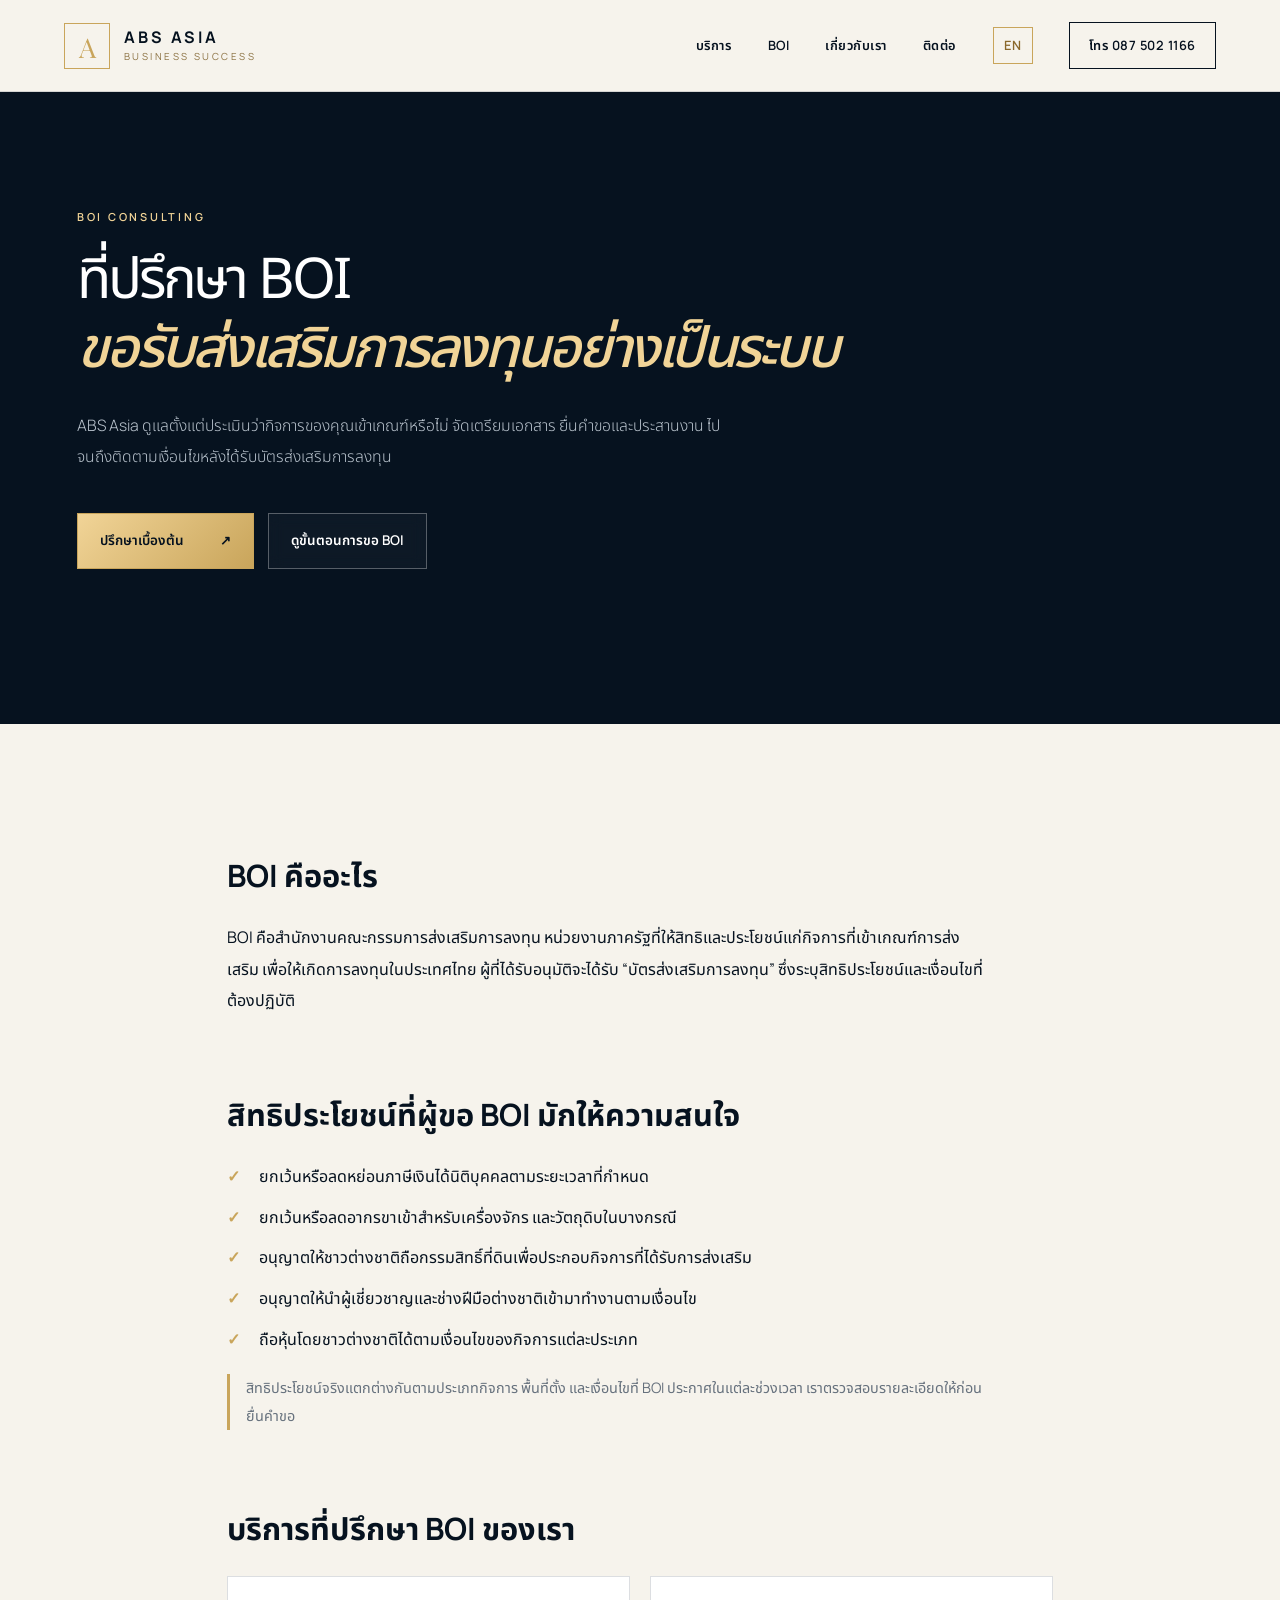
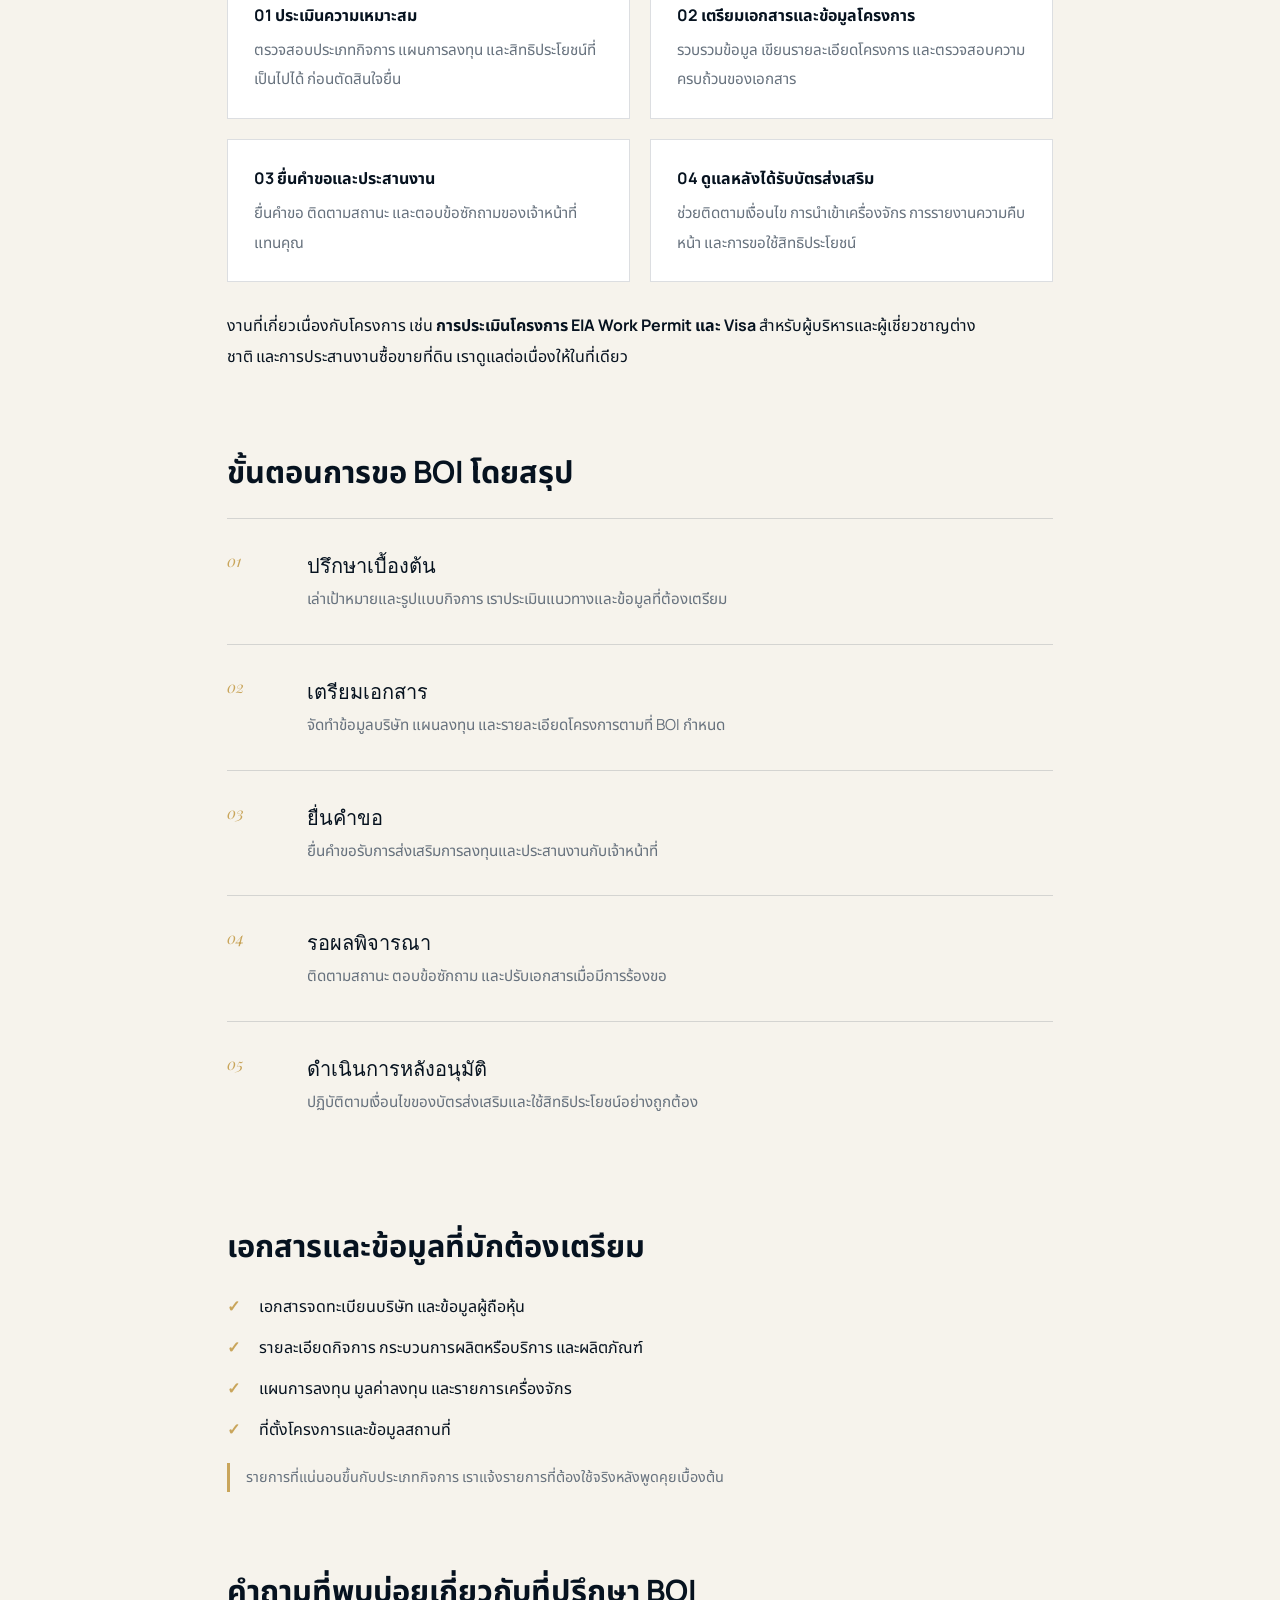
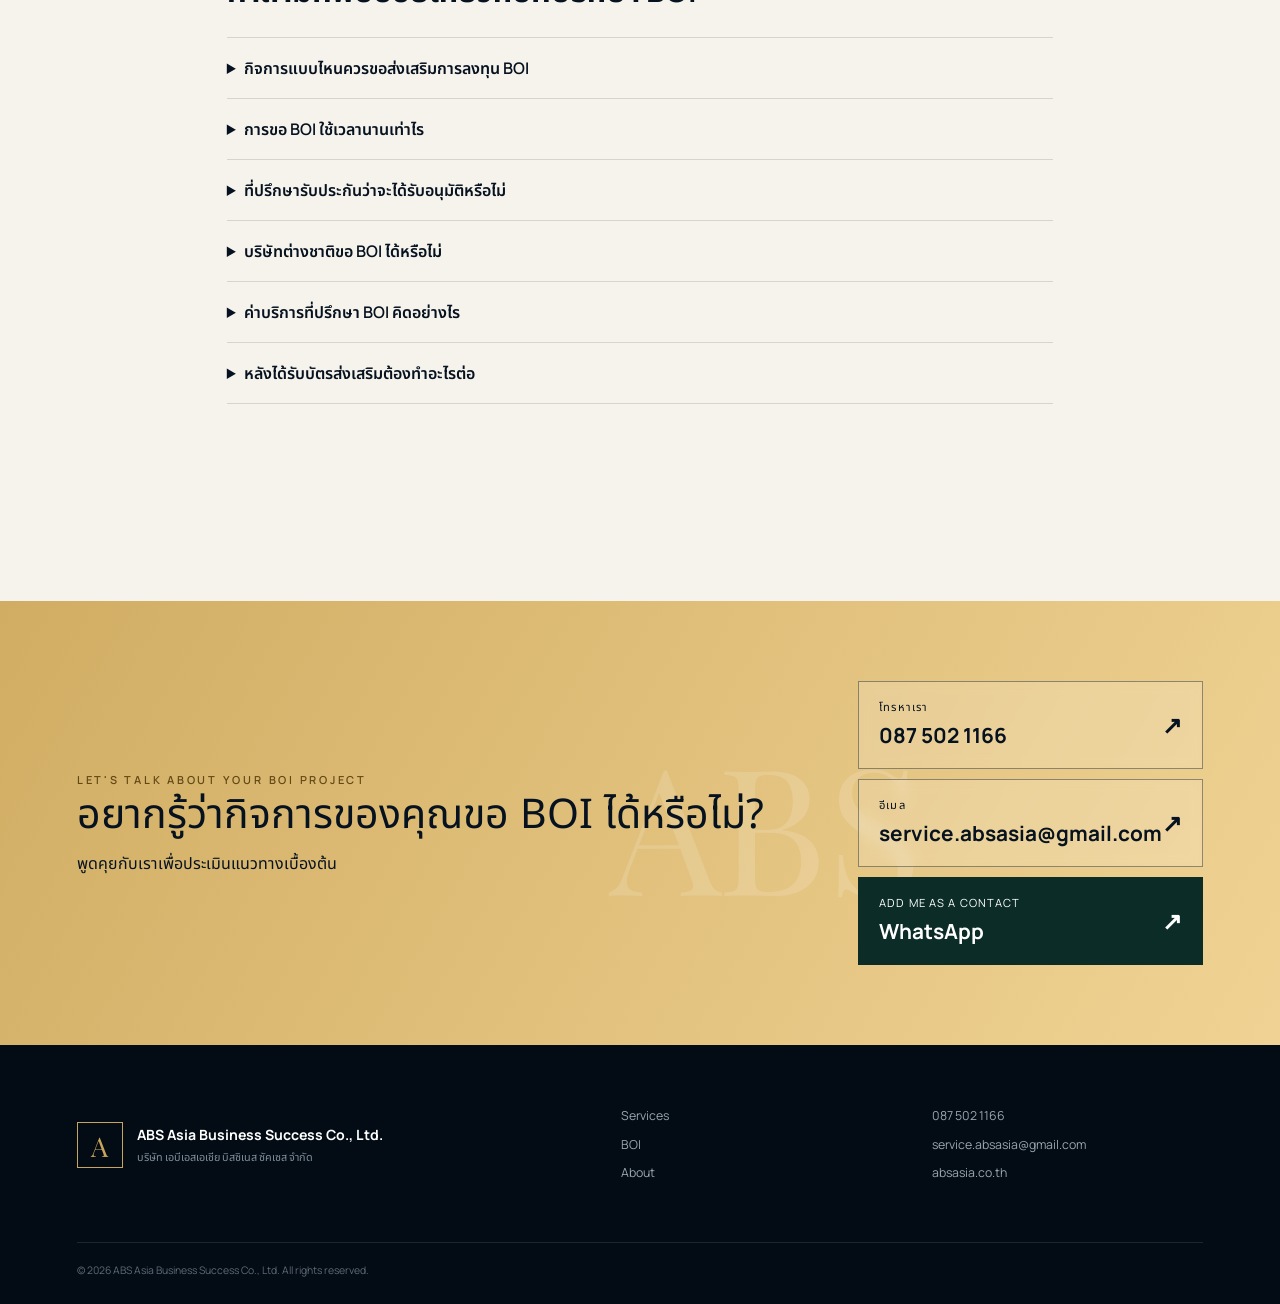
==== boi/index.html @ 5476883c "Add BOI consulting pages (TH/EN) with FAQ, links and sitemap entries Co-Authored-By: Claude Sonnet 5" ====
<!doctype html>
<html lang="th">
<head>
  <meta charset="UTF-8" />
  <meta name="viewport" content="width=device-width, initial-scale=1.0" />
  <meta name="description" content="ที่ปรึกษา BOI จาก ABS Asia ให้คำปรึกษาและประสานงานขอรับส่งเสริมการลงทุน ตั้งแต่ประเมินความเหมาะสม จัดเตรียมเอกสาร ยื่นคำขอ จนถึงดูแลหลังได้รับบัตรส่งเสริม" />
  <meta name="robots" content="index,follow,max-image-preview:large" />
  <meta name="theme-color" content="#071a2e" />
  <title>ที่ปรึกษา BOI ขอส่งเสริมการลงทุน | ABS Asia Business Success</title>
  <link rel="canonical" href="https://absasia.co.th/boi" />
  <link rel="alternate" hreflang="th" href="https://absasia.co.th/boi" />
  <link rel="alternate" hreflang="en" href="https://absasia.co.th/en/boi" />
  <link rel="alternate" hreflang="x-default" href="https://absasia.co.th/boi" />
  <link rel="preconnect" href="https://fonts.googleapis.com">
  <link rel="preconnect" href="https://fonts.gstatic.com" crossorigin>
  <link href="https://fonts.googleapis.com/css2?family=Manrope:wght@400;500;600;700;800&family=Noto+Sans+Thai:wght@400;500;600;700&display=swap" rel="stylesheet">
  <link rel="stylesheet" href="/styles.css" />
  <link rel="icon" type="image/svg+xml" href="data:image/svg+xml,%3Csvg xmlns='http://www.w3.org/2000/svg' viewBox='0 0 64 64'%3E%3Crect width='64' height='64' rx='14' fill='%23071a2e'/%3E%3Cpath d='M13 43 27 16h10l14 27H39l-2.7-6H26.6L24 43H13Zm17-15-1.7 4h6.3L33 28l-1.5-4L30 28Z' fill='%23e8b958'/%3E%3C/svg%3E" />
  <script type="application/ld+json">{"@context":"https://schema.org","@type":"Service","name":"ที่ปรึกษา BOI และบริการยื่นขอส่งเสริมการลงทุน","serviceType":"BOI consulting","provider":{"@type":"ProfessionalService","name":"ABS Asia Business Success Co., Ltd.","url":"https://absasia.co.th/","telephone":"+66-87-502-1166","email":"service.absasia@gmail.com"},"areaServed":"Thailand","description":"ให้คำปรึกษาและประสานงานการขอรับส่งเสริมการลงทุนจากสำนักงานคณะกรรมการส่งเสริมการลงทุน (BOI)"}</script>
  <script type="application/ld+json">{"@context":"https://schema.org","@type":"FAQPage","mainEntity":[{"@type":"Question","name":"กิจการแบบไหนควรขอส่งเสริมการลงทุน BOI","acceptedAnswer":{"@type":"Answer","text":"กิจการที่อยู่ในประเภทซึ่ง BOI ประกาศให้การส่งเสริม ซึ่งครอบคลุมทั้งอุตสาหกรรมการผลิตและธุรกิจบริการบางประเภท ควรตรวจสอบประเภทกิจการและเงื่อนไขก่อนยื่นคำขอ"}},{"@type":"Question","name":"การขอ BOI ใช้เวลานานเท่าไร","acceptedAnswer":{"@type":"Answer","text":"ขึ้นกับประเภทกิจการ ความครบถ้วนของเอกสาร และขั้นตอนของหน่วยงาน เราจะแจ้งแนวทางและกรอบเวลาโดยประมาณหลังประเมินเบื้องต้น"}},{"@type":"Question","name":"ที่ปรึกษารับประกันว่าจะได้รับอนุมัติหรือไม่","acceptedAnswer":{"@type":"Answer","text":"ไม่มีที่ปรึกษารายใดรับประกันผลได้ เพราะการพิจารณาอนุมัติเป็นดุลยพินิจของ BOI หน้าที่ของเราคือช่วยให้คำขอครบถ้วน ชัดเจน และตรงตามเงื่อนไข"}},{"@type":"Question","name":"บริษัทต่างชาติขอ BOI ได้หรือไม่","acceptedAnswer":{"@type":"Answer","text":"ได้ตามเงื่อนไขของกิจการแต่ละประเภท และเรามีบริการ Work Permit และ Visa สำหรับผู้บริหารและผู้เชี่ยวชาญต่างชาติที่เชื่อมต่อกับงาน BOI"}},{"@type":"Question","name":"ค่าบริการที่ปรึกษา BOI คิดอย่างไร","acceptedAnswer":{"@type":"Answer","text":"ขึ้นกับขอบเขตงานและประเภทกิจการ เราประเมินและแจ้งค่าบริการหลังพูดคุยรายละเอียดเบื้องต้น โดยไม่มีอัตราตายตัว"}},{"@type":"Question","name":"หลังได้รับบัตรส่งเสริมต้องทำอะไรต่อ","acceptedAnswer":{"@type":"Answer","text":"ต้องปฏิบัติตามเงื่อนไขที่ได้รับอนุมัติ เช่น การนำเข้าเครื่องจักรตามขั้นตอน การรายงานความคืบหน้าโครงการ และการยื่นขอใช้สิทธิประโยชน์ เราช่วยติดตามและประสานงานในส่วนนี้ได้"}}]}</script>
</head>
<body>
  <header class="site-header">
    <a class="brand" href="/" aria-label="ABS Asia homepage">
      <span class="brand-mark">A</span>
      <span class="brand-copy"><strong>ABS ASIA</strong><small>BUSINESS SUCCESS</small></span>
    </a>
    <button class="menu-button" aria-expanded="false" aria-controls="main-nav">เมนู</button>
    <nav id="main-nav" aria-label="เมนูหลัก">
      <a href="/#services">บริการ</a>
      <a href="/boi">BOI</a>
      <a href="/#about">เกี่ยวกับเรา</a>
      <a href="/#location">ติดต่อ</a>
      <a class="language-switch" href="/en/boi" data-language="en">EN</a>
      <a class="nav-contact" href="tel:0875021166">โทร 087 502 1166</a>
    </nav>
  </header>

  <main id="top">
    <section class="page-hero">
      <p class="eyebrow">BOI CONSULTING</p>
      <h1>ที่ปรึกษา BOI<br><span>ขอรับส่งเสริมการลงทุนอย่างเป็นระบบ</span></h1>
      <p class="lead">ABS Asia ดูแลตั้งแต่ประเมินว่ากิจการของคุณเข้าเกณฑ์หรือไม่ จัดเตรียมเอกสาร ยื่นคำขอและประสานงาน ไปจนถึงติดตามเงื่อนไขหลังได้รับบัตรส่งเสริมการลงทุน</p>
      <div class="hero-actions">
        <a class="button primary" href="tel:0875021166">ปรึกษาเบื้องต้น <span>↗</span></a>
        <a class="button secondary" href="#process">ดูขั้นตอนการขอ BOI</a>
      </div>
    </section>

    <article class="section boi-article">
      <section id="what-is-boi">
        <h2>BOI คืออะไร</h2>
        <p>BOI คือสำนักงานคณะกรรมการส่งเสริมการลงทุน หน่วยงานภาครัฐที่ให้สิทธิและประโยชน์แก่กิจการที่เข้าเกณฑ์การส่งเสริม เพื่อให้เกิดการลงทุนในประเทศไทย ผู้ที่ได้รับอนุมัติจะได้รับ “บัตรส่งเสริมการลงทุน” ซึ่งระบุสิทธิประโยชน์และเงื่อนไขที่ต้องปฏิบัติ</p>
      </section>

      <section id="benefits">
        <h2>สิทธิประโยชน์ที่ผู้ขอ BOI มักให้ความสนใจ</h2>
        <ul class="check-list">
          <li>ยกเว้นหรือลดหย่อนภาษีเงินได้นิติบุคคลตามระยะเวลาที่กำหนด</li>
          <li>ยกเว้นหรือลดอากรขาเข้าสำหรับเครื่องจักร และวัตถุดิบในบางกรณี</li>
          <li>อนุญาตให้ชาวต่างชาติถือกรรมสิทธิ์ที่ดินเพื่อประกอบกิจการที่ได้รับการส่งเสริม</li>
          <li>อนุญาตให้นำผู้เชี่ยวชาญและช่างฝีมือต่างชาติเข้ามาทำงานตามเงื่อนไข</li>
          <li>ถือหุ้นโดยชาวต่างชาติได้ตามเงื่อนไขของกิจการแต่ละประเภท</li>
        </ul>
        <p class="note">สิทธิประโยชน์จริงแตกต่างกันตามประเภทกิจการ พื้นที่ตั้ง และเงื่อนไขที่ BOI ประกาศในแต่ละช่วงเวลา เราตรวจสอบรายละเอียดให้ก่อนยื่นคำขอ</p>
      </section>

      <section id="services">
        <h2>บริการที่ปรึกษา BOI ของเรา</h2>
        <div class="boi-grid">
          <div><strong>01 ประเมินความเหมาะสม</strong><p>ตรวจสอบประเภทกิจการ แผนการลงทุน และสิทธิประโยชน์ที่เป็นไปได้ ก่อนตัดสินใจยื่น</p></div>
          <div><strong>02 เตรียมเอกสารและข้อมูลโครงการ</strong><p>รวบรวมข้อมูล เขียนรายละเอียดโครงการ และตรวจสอบความครบถ้วนของเอกสาร</p></div>
          <div><strong>03 ยื่นคำขอและประสานงาน</strong><p>ยื่นคำขอ ติดตามสถานะ และตอบข้อซักถามของเจ้าหน้าที่แทนคุณ</p></div>
          <div><strong>04 ดูแลหลังได้รับบัตรส่งเสริม</strong><p>ช่วยติดตามเงื่อนไข การนำเข้าเครื่องจักร การรายงานความคืบหน้า และการขอใช้สิทธิประโยชน์</p></div>
        </div>
        <p>งานที่เกี่ยวเนื่องกับโครงการ เช่น <strong>การประเมินโครงการ EIA</strong> <strong>Work Permit และ Visa</strong> สำหรับผู้บริหารและผู้เชี่ยวชาญต่างชาติ และการประสานงานซื้อขายที่ดิน เราดูแลต่อเนื่องให้ในที่เดียว</p>
      </section>

      <section id="process">
        <h2>ขั้นตอนการขอ BOI โดยสรุป</h2>
        <ol class="steps">
          <li><span>01</span><div><strong>ปรึกษาเบื้องต้น</strong><p>เล่าเป้าหมายและรูปแบบกิจการ เราประเมินแนวทางและข้อมูลที่ต้องเตรียม</p></div></li>
          <li><span>02</span><div><strong>เตรียมเอกสาร</strong><p>จัดทำข้อมูลบริษัท แผนลงทุน และรายละเอียดโครงการตามที่ BOI กำหนด</p></div></li>
          <li><span>03</span><div><strong>ยื่นคำขอ</strong><p>ยื่นคำขอรับการส่งเสริมการลงทุนและประสานงานกับเจ้าหน้าที่</p></div></li>
          <li><span>04</span><div><strong>รอผลพิจารณา</strong><p>ติดตามสถานะ ตอบข้อซักถาม และปรับเอกสารเมื่อมีการร้องขอ</p></div></li>
          <li><span>05</span><div><strong>ดำเนินการหลังอนุมัติ</strong><p>ปฏิบัติตามเงื่อนไขของบัตรส่งเสริมและใช้สิทธิประโยชน์อย่างถูกต้อง</p></div></li>
        </ol>
      </section>

      <section id="documents">
        <h2>เอกสารและข้อมูลที่มักต้องเตรียม</h2>
        <ul class="check-list">
          <li>เอกสารจดทะเบียนบริษัท และข้อมูลผู้ถือหุ้น</li>
          <li>รายละเอียดกิจการ กระบวนการผลิตหรือบริการ และผลิตภัณฑ์</li>
          <li>แผนการลงทุน มูลค่าลงทุน และรายการเครื่องจักร</li>
          <li>ที่ตั้งโครงการและข้อมูลสถานที่</li>
        </ul>
        <p class="note">รายการที่แน่นอนขึ้นกับประเภทกิจการ เราแจ้งรายการที่ต้องใช้จริงหลังพูดคุยเบื้องต้น</p>
      </section>

      <section id="faq">
        <h2>คำถามที่พบบ่อยเกี่ยวกับที่ปรึกษา BOI</h2>
        <details><summary>กิจการแบบไหนควรขอส่งเสริมการลงทุน BOI</summary><p>กิจการที่อยู่ในประเภทซึ่ง BOI ประกาศให้การส่งเสริม ซึ่งครอบคลุมทั้งอุตสาหกรรมการผลิตและธุรกิจบริการบางประเภท ควรตรวจสอบประเภทกิจการและเงื่อนไขก่อนยื่นคำขอ</p></details>
        <details><summary>การขอ BOI ใช้เวลานานเท่าไร</summary><p>ขึ้นกับประเภทกิจการ ความครบถ้วนของเอกสาร และขั้นตอนของหน่วยงาน เราจะแจ้งแนวทางและกรอบเวลาโดยประมาณหลังประเมินเบื้องต้น</p></details>
        <details><summary>ที่ปรึกษารับประกันว่าจะได้รับอนุมัติหรือไม่</summary><p>ไม่มีที่ปรึกษารายใดรับประกันผลได้ เพราะการพิจารณาอนุมัติเป็นดุลยพินิจของ BOI หน้าที่ของเราคือช่วยให้คำขอครบถ้วน ชัดเจน และตรงตามเงื่อนไข</p></details>
        <details><summary>บริษัทต่างชาติขอ BOI ได้หรือไม่</summary><p>ได้ตามเงื่อนไขของกิจการแต่ละประเภท และเรามีบริการ Work Permit และ Visa สำหรับผู้บริหารและผู้เชี่ยวชาญต่างชาติที่เชื่อมต่อกับงาน BOI</p></details>
        <details><summary>ค่าบริการที่ปรึกษา BOI คิดอย่างไร</summary><p>ขึ้นกับขอบเขตงานและประเภทกิจการ เราประเมินและแจ้งค่าบริการหลังพูดคุยรายละเอียดเบื้องต้น โดยไม่มีอัตราตายตัว</p></details>
        <details><summary>หลังได้รับบัตรส่งเสริมต้องทำอะไรต่อ</summary><p>ต้องปฏิบัติตามเงื่อนไขที่ได้รับอนุมัติ เช่น การนำเข้าเครื่องจักรตามขั้นตอน การรายงานความคืบหน้าโครงการ และการยื่นขอใช้สิทธิประโยชน์ เราช่วยติดตามและประสานงานในส่วนนี้ได้</p></details>
      </section>
    </article>

    <section class="contact" id="contact">
      <div><p class="eyebrow">LET'S TALK ABOUT YOUR BOI PROJECT</p><h2>อยากรู้ว่ากิจการของคุณขอ BOI ได้หรือไม่?</h2><p>พูดคุยกับเราเพื่อประเมินแนวทางเบื้องต้น</p></div>
      <div class="contact-actions">
        <a class="contact-button" href="tel:0875021166"><span>โทรหาเรา</span><strong>087 502 1166</strong><b>↗</b></a>
        <a class="contact-button" href="mailto:service.absasia@gmail.com"><span>อีเมล</span><strong>service.absasia@gmail.com</strong><b>↗</b></a>
        <a class="contact-button whatsapp-contact" href="https://wa.me/qr/I7UVEJA5YPVPB1" target="_blank" rel="noopener noreferrer"><span>ADD ME AS A CONTACT</span><strong>WhatsApp</strong><b>↗</b></a>
      </div>
    </section>
  </main>

  <footer>
    <div class="footer-brand"><span class="brand-mark">A</span><div><strong>ABS Asia Business Success Co., Ltd.</strong><small>บริษัท เอบีเอสเอเชีย บิสซิเนส ซัคเซส จำกัด</small></div></div>
    <div class="footer-links"><a href="/#services">Services</a><a href="/boi">BOI</a><a href="/#about">About</a></div>
    <div class="footer-meta"><a href="tel:0875021166">087 502 1166</a><a href="mailto:service.absasia@gmail.com">service.absasia@gmail.com</a><span>absasia.co.th</span></div>
    <p class="copyright">© <span id="year"></span> ABS Asia Business Success Co., Ltd. All rights reserved.</p>
  </footer>
  <script src="/script.js"></script>
</body>
</html>
---- styles.css ----
@import url('https://fonts.googleapis.com/css2?family=Manrope:wght@400;500;600;700&family=Noto+Sans+Thai:wght@300;400;500;600;700&family=Playfair+Display:ital,wght@0,500;1,500&display=swap');
:root{--ink:#06121f;--ink2:#0b1f33;--gold:#c9a55b;--gold2:#f1d497;--ivory:#f6f3ec;--paper:#ede9e0;--white:#fff;--muted:#66717d;--line:rgba(8,26,44,.14)}
*{box-sizing:border-box}html{scroll-behavior:smooth}body{margin:0;background:var(--ivory);color:var(--ink);font-family:"Manrope","Noto Sans Thai",sans-serif;line-height:1.75}a{color:inherit;text-decoration:none}.site-header{height:92px;padding:0 clamp(24px,5vw,82px);display:flex;align-items:center;justify-content:space-between;background:rgba(246,243,236,.95);backdrop-filter:blur(18px);position:sticky;top:0;z-index:30;border-bottom:1px solid var(--line)}.brand,.footer-brand{display:flex;align-items:center;gap:14px}.brand-mark{width:46px;height:46px;border:1px solid var(--gold);color:var(--gold);display:grid;place-items:center;font-family:"Playfair Display",serif;font-size:1.7rem}.brand-copy{display:flex;flex-direction:column;line-height:1}.brand-copy strong{font-size:1rem;letter-spacing:.18em}.brand-copy small{font-size:.61rem;letter-spacing:.25em;color:#8b7140;margin-top:7px}.site-header nav{display:flex;align-items:center;gap:36px;font-size:.8rem;font-weight:600;letter-spacing:.04em}.site-header nav>a:not(.nav-contact){position:relative}.site-header nav>a:not(.nav-contact):after{content:"";position:absolute;left:0;right:100%;bottom:-9px;height:1px;background:var(--gold);transition:.3s}.site-header nav>a:hover:after{right:0}.nav-contact{border:1px solid var(--ink);padding:11px 19px}.menu-button{display:none}.hero{min-height:790px;position:relative;background:var(--ink);color:white;overflow:hidden}.hero:before{content:"";position:absolute;inset:0;background:linear-gradient(90deg,rgba(3,12,22,.98) 0%,rgba(4,15,26,.87) 32%,rgba(4,15,26,.22) 66%,rgba(4,15,26,.05) 100%),url('assets/abs-asia-luxury-hero.png') 58% center/cover no-repeat}.hero:after{content:"";position:absolute;inset:auto 0 0;height:160px;background:linear-gradient(transparent,var(--ink))}.hero-grid{max-width:1600px;margin:auto;min-height:790px;display:grid;grid-template-columns:1.05fr .95fr;align-items:center;padding:90px clamp(24px,6vw,96px);position:relative;z-index:2}.hero-copy{max-width:720px}.eyebrow{font-size:.69rem;font-weight:600;letter-spacing:.25em;color:#a87d32;margin:0 0 22px}.hero .eyebrow{color:var(--gold2);display:flex;align-items:center;gap:14px}.hero .eyebrow:before{content:"";width:34px;height:1px;background:var(--gold)}h1,h2,h3,p{margin-top:0}h1{font-family:"Noto Sans Thai",sans-serif;font-size:clamp(3.4rem,5.4vw,6.4rem);line-height:1.13;letter-spacing:-.055em;margin-bottom:28px;font-weight:400}h1 span{font-family:"Playfair Display","Noto Sans Thai",serif;color:var(--gold2);font-style:italic;font-weight:500}.lead{max-width:650px;color:#bac4ce;font-size:clamp(.98rem,1.14vw,1.14rem);font-weight:300;line-height:2}.hero-actions{display:flex;gap:14px;margin:40px 0}.button{min-height:56px;padding:15px 22px;font-weight:600;font-size:.84rem;display:inline-flex;align-items:center;justify-content:space-between;gap:36px;border:1px solid rgba(255,255,255,.3);transition:.25s}.button:hover{transform:translateY(-2px)}.button.primary{background:linear-gradient(135deg,var(--gold2),var(--gold));border-color:var(--gold);color:var(--ink)}.button.secondary{color:white;background:rgba(255,255,255,.03);backdrop-filter:blur(8px)}.trust-row{display:flex;gap:30px;color:#8594a3;font-size:.67rem;text-transform:uppercase;letter-spacing:.13em}.trust-row span:before{content:"◇";color:var(--gold);margin-right:8px}.hero-panel{display:none}.section{padding:125px clamp(24px,6vw,96px);max-width:1600px;margin:auto}.section-heading{display:grid;grid-template-columns:.42fr 1.15fr .9fr;gap:5vw;align-items:start;margin-bottom:70px}.section-heading h2,.process h2,.about h2{font-family:"Noto Sans Thai",sans-serif;font-size:clamp(2.35rem,3.35vw,4.2rem);line-height:1.28;letter-spacing:-.045em;font-weight:400;margin:0}.section-heading>p:last-child,.about-copy>p{color:var(--muted);font-weight:300}.service-cards{display:grid;grid-template-columns:1.12fr .88fr .88fr;gap:18px}.service-card{background:#fff;padding:42px 36px;min-height:500px;position:relative;border:1px solid rgba(8,26,44,.08);box-shadow:0 18px 60px rgba(8,26,44,.05);overflow:hidden;transition:.3s}.service-card:hover{transform:translateY(-6px);box-shadow:0 28px 70px rgba(8,26,44,.1)}.service-card:after{content:"";position:absolute;width:150px;height:150px;border:1px solid rgba(201,165,91,.18);border-radius:50%;right:-65px;bottom:-65px}.service-card.featured{background:linear-gradient(145deg,#0c243a,var(--ink));color:white}.service-card.featured:before{content:"BOI";position:absolute;right:-8px;top:115px;font-size:7rem;line-height:1;color:transparent;-webkit-text-stroke:1px rgba(201,165,91,.22);font-weight:700;transform:rotate(90deg)}.card-number{font-family:"Playfair Display",serif;font-style:italic;font-size:1rem;color:#aa813a}.card-icon{float:right;color:#a57d36;font-size:1.5rem}.service-card h3{font-family:"Playfair Display","Noto Sans Thai",serif;font-size:1.8rem;font-weight:500;margin:90px 0 20px}.service-card p{font-size:.88rem;color:var(--muted);font-weight:300}.service-card.featured p{color:#b9c3cc}.service-card ul{padding:22px 0 0;margin:26px 0 0;list-style:none;border-top:1px solid var(--line);font-size:.78rem;position:relative;z-index:2}.service-card.featured ul{border-color:rgba(255,255,255,.14)}.service-card li{margin:10px 0;padding-left:18px;position:relative}.service-card li:before{content:"—";color:var(--gold);position:absolute;left:0}.process{background:var(--ink);color:white;max-width:none;display:grid;grid-template-columns:.85fr 1.15fr;gap:10vw;position:relative}.process:before{content:"";position:absolute;left:0;top:0;width:36%;height:1px;background:var(--gold)}.process-intro{padding-left:max(0px,calc((100vw - 1420px)/2))}.process-intro .eyebrow{color:var(--gold2)}.steps{list-style:none;padding:0;margin:0}.steps li{display:grid;grid-template-columns:56px 1fr;gap:24px;padding:28px 0;border-top:1px solid rgba(255,255,255,.13);transition:.25s}.steps li:hover{padding-left:10px;border-color:var(--gold)}.steps li>span{font-family:"Playfair Display",serif;color:var(--gold);font-size:1rem;font-style:italic}.steps strong{font-family:"Playfair Display",serif;font-size:1.25rem;font-weight:500}.steps p{font-size:.8rem;color:#8797a7;margin:2px 0}.about{display:grid;grid-template-columns:1fr 1fr;gap:9vw;align-items:center}.about-visual{height:520px;background:linear-gradient(145deg,#0b263f,#06121f);position:relative;overflow:hidden;display:flex;align-items:flex-end;padding:46px;box-shadow:22px 22px 0 #dfd8c8}.about-visual:after{content:"";position:absolute;width:320px;height:320px;border:1px solid rgba(201,165,91,.38);border-radius:50%;right:-80px;top:-80px;box-shadow:0 0 0 35px rgba(201,165,91,.04),0 0 0 70px rgba(201,165,91,.03)}.outline-text{font-family:"Playfair Display",serif;font-size:16rem;font-weight:500;line-height:.8;color:transparent;-webkit-text-stroke:1px rgba(201,165,91,.35);position:absolute;top:90px;left:-10px;letter-spacing:-.08em}.quote{position:relative;color:var(--gold2);font-family:"Playfair Display",serif;font-style:italic;font-size:1.7rem;max-width:350px;z-index:2}.about-copy h2{margin-bottom:28px}.values{display:grid;grid-template-columns:repeat(3,1fr);gap:22px;margin-top:45px;padding-top:30px;border-top:1px solid var(--line)}.values div{display:flex;flex-direction:column}.values strong{font-family:"Playfair Display",serif;font-size:1.05rem;color:#95702e}.values span{color:var(--muted);font-size:.72rem}.contact{background:linear-gradient(120deg,#d1ad63,#f0d394);color:var(--ink);padding:80px clamp(24px,6vw,96px);display:flex;align-items:center;justify-content:space-between;gap:40px;position:relative;overflow:hidden}.contact:after{content:"ABS";position:absolute;right:28%;font-family:"Playfair Display",serif;font-size:11rem;color:rgba(255,255,255,.15);line-height:1}.contact>div,.contact-button{position:relative;z-index:2}.contact .eyebrow{color:#634915}.contact h2{font-family:"Noto Sans Thai";font-size:clamp(2.2rem,3.2vw,4rem);font-weight:400;margin-bottom:6px;line-height:1.3}.contact p{margin-bottom:0}.contact-button{min-width:330px;border:1px solid rgba(7,26,46,.42);background:rgba(255,255,255,.17);backdrop-filter:blur(6px);padding:18px 22px;display:grid;grid-template-columns:1fr auto;align-items:center}.contact-button span{font-size:.7rem;letter-spacing:.1em}.contact-button strong{font-size:1.3rem;grid-column:1}.contact-button b{grid-column:2;grid-row:1/3;font-size:1.5rem}footer{background:#030c15;color:white;padding:60px clamp(24px,6vw,96px) 25px;display:grid;grid-template-columns:1.3fr .7fr .7fr;gap:40px}.footer-brand>div{display:flex;flex-direction:column}.footer-brand strong{font-size:.88rem}.footer-brand small{color:#7f8d9a;font-size:.68rem}.footer-links,.footer-meta{display:flex;flex-direction:column;gap:7px;font-size:.77rem;color:#9aa6b0}.copyright{grid-column:1/-1;border-top:1px solid rgba(255,255,255,.1);padding-top:18px;margin:18px 0 0;color:#5e6b77;font-size:.65rem}
@media(max-width:950px){.site-header{height:74px}.menu-button{display:block;background:none;border:1px solid var(--line);padding:8px 13px}.site-header nav{display:none;position:absolute;top:74px;left:0;right:0;background:var(--ivory);padding:25px;flex-direction:column;align-items:stretch;gap:18px}.site-header nav.open{display:flex}.hero,.hero-grid{min-height:760px}.hero:before{background:linear-gradient(90deg,rgba(3,12,22,.97),rgba(4,15,26,.64)),url('assets/abs-asia-luxury-hero.png') 64% center/cover no-repeat}.hero-grid{grid-template-columns:1fr}.section-heading{grid-template-columns:1fr}.service-cards{grid-template-columns:1fr}.service-card{min-height:0}.process{grid-template-columns:1fr}.about{grid-template-columns:1fr}.contact{align-items:flex-start;flex-direction:column}.contact-button{width:100%}footer{grid-template-columns:1fr 1fr}.footer-brand{grid-column:1/-1}}
@media(max-width:560px){.brand-copy small{display:none}.hero,.hero-grid{min-height:720px}h1{font-size:3rem}.hero-actions{flex-direction:column}.trust-row{flex-wrap:wrap;gap:8px 15px}.section{padding-top:82px;padding-bottom:82px}.about-visual{height:360px;box-shadow:12px 12px 0 #dfd8c8}.outline-text{font-size:10rem}.values{grid-template-columns:1fr}.contact-button{min-width:0}footer{grid-template-columns:1fr}}
@media(prefers-reduced-motion:reduce){html{scroll-behavior:auto}*{transition:none!important}}
.contact-actions{position:relative;z-index:2;display:flex;flex-direction:column;gap:10px;min-width:340px}.contact-actions .contact-button{width:100%;min-width:0;padding:15px 20px}.whatsapp-contact{background:#0b2c27;color:#fff;border-color:#0b2c27}.whatsapp-float{position:fixed;right:24px;bottom:24px;z-index:40;background:#20b65a;color:#fff;border:1px solid rgba(255,255,255,.42);box-shadow:0 14px 38px rgba(0,0,0,.24);border-radius:999px;display:flex;align-items:center;gap:9px;padding:12px 17px 12px 12px;font-size:.78rem;font-weight:700;letter-spacing:.03em;transition:.25s}.whatsapp-float:hover{transform:translateY(-3px);background:#159a48}.whatsapp-float svg{width:27px;height:27px;fill:#fff}@media(max-width:950px){.contact-actions{width:100%;min-width:0}}@media(max-width:560px){.whatsapp-float{right:14px;bottom:14px;padding:11px}.whatsapp-float span{display:none}}
.language-switch{border:1px solid var(--gold);color:#8a682b;padding:6px 10px;letter-spacing:.08em}

.abs-intro-video{display:grid;grid-template-columns:1fr minmax(240px,340px);align-items:center;gap:clamp(24px,5vw,72px)}
.abs-intro-video video{display:block;width:100%;height:auto;aspect-ratio:9/16;max-height:640px;background:#071a2e;border-radius:20px;box-shadow:0 16px 48px #071a2e20}
.abs-intro-video p{max-width:580px;line-height:1.9}
.abs-video-hint{font-size:.9rem;opacity:.75}
.abs-intro-video details{max-width:580px;margin-top:24px}
.abs-intro-video summary{cursor:pointer}
.location{max-width:720px}
.location h2{font-size:clamp(2rem,3vw,3rem);margin-bottom:24px}
.location address{font-style:normal;display:grid;gap:10px;line-height:1.8;margin-bottom:24px}
.company-details{display:grid;gap:12px;margin:0 0 28px}
.company-details div{display:grid;grid-template-columns:150px 1fr;gap:12px;border-top:1px solid var(--line);padding-top:12px}
.company-details dt{color:var(--muted)}
.company-details dd{margin:0;overflow-wrap:anywhere}

@media(max-width:700px){.abs-intro-video{grid-template-columns:1fr}.abs-intro-video video{max-width:340px;justify-self:center}.company-details div{grid-template-columns:1fr;gap:2px}}

.page-hero{background:var(--ink);color:#fff;padding:clamp(72px,9vw,128px) clamp(24px,6vw,96px)}
.page-hero h1{font-size:clamp(2.2rem,4.4vw,4.4rem);max-width:980px}
.page-hero h1 span{color:var(--gold2)}
.page-hero .eyebrow{color:var(--gold2)}
.boi-article{max-width:980px}
.boi-article section{margin-bottom:72px}
.boi-article h2{font-size:clamp(1.7rem,2.4vw,2.6rem);margin-bottom:20px}
.boi-article p{max-width:760px;line-height:1.95}
.check-list{list-style:none;padding:0;margin:0 0 20px;display:grid;gap:12px}
.check-list li{position:relative;padding-left:32px;line-height:1.8}
.check-list li:before{content:"✓";position:absolute;left:0;color:var(--gold);font-weight:700}
.boi-article .note{font-size:.9rem;color:var(--muted);border-left:3px solid var(--gold);padding-left:16px}
.boi-grid{display:grid;grid-template-columns:repeat(2,minmax(0,1fr));gap:20px;margin:0 0 28px}
.boi-grid div{background:var(--white);border:1px solid var(--line);padding:24px 26px}
.boi-grid strong{display:block;margin-bottom:6px}
.boi-grid p{margin:0;font-size:.95rem;color:var(--muted)}
.boi-article .steps li{border-top-color:var(--line)}
.boi-article .steps p{color:var(--muted);font-size:.95rem}
.boi-article details{border-top:1px solid var(--line);padding:16px 0}
.boi-article details:last-child{border-bottom:1px solid var(--line)}
.boi-article summary{cursor:pointer;font-weight:600}
.boi-article details p{margin:12px 0 0}
@media(max-width:700px){.boi-grid{grid-template-columns:1fr}}
.service-card .card-link{color:var(--gold);font-weight:600;text-decoration:none}
.service-card .card-link:hover{text-decoration:underline}
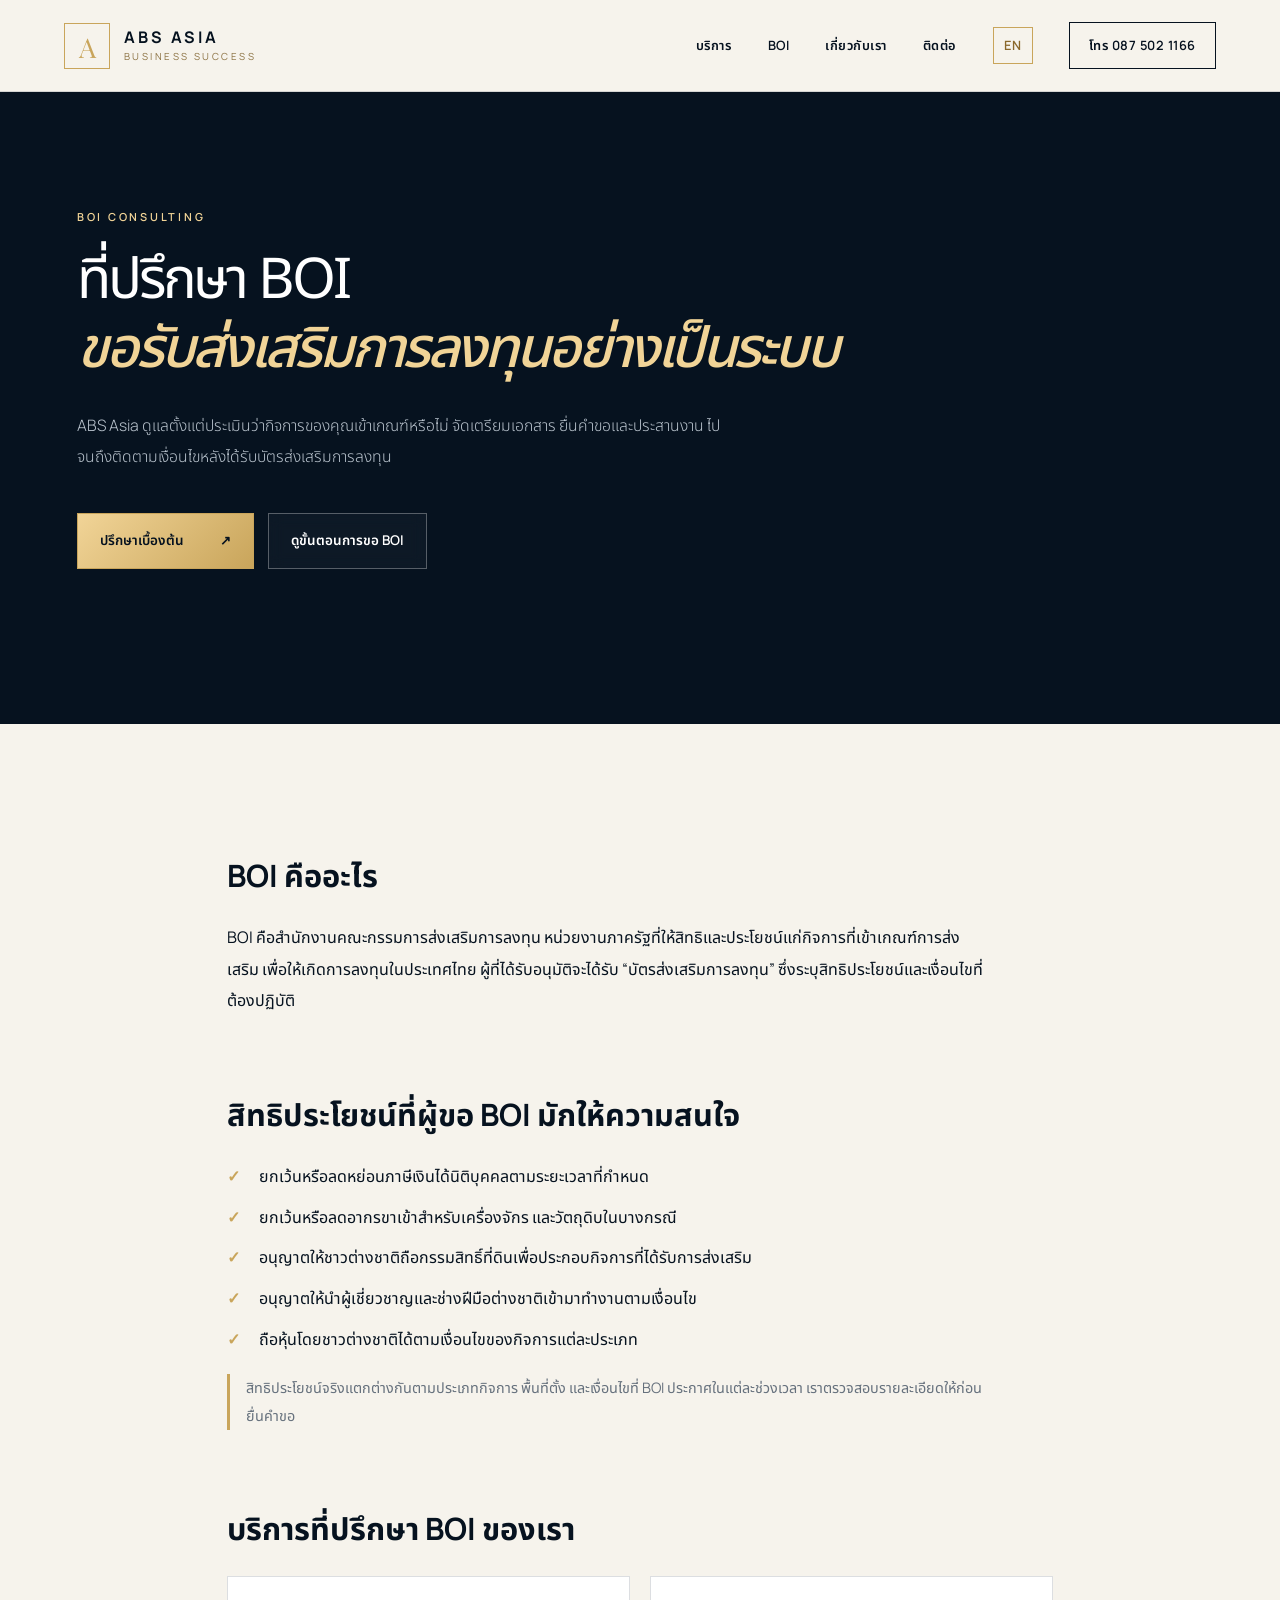
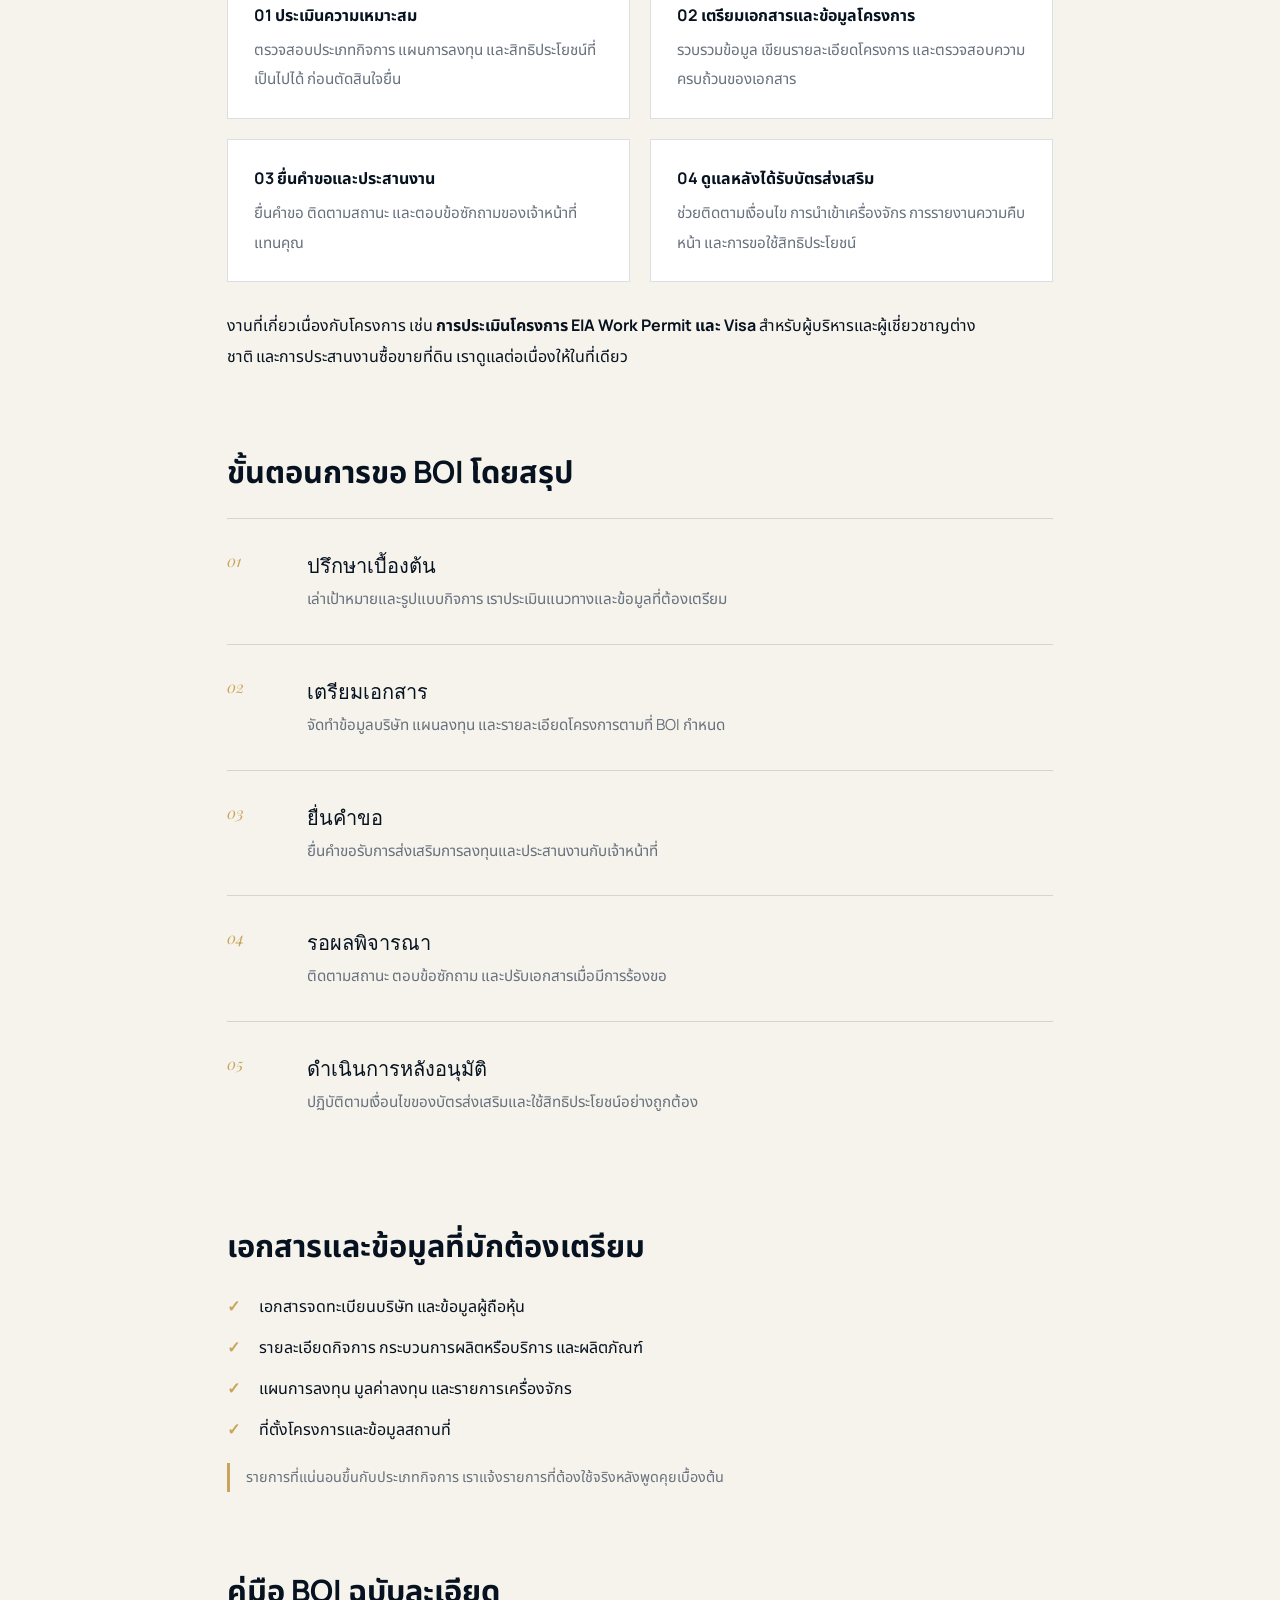
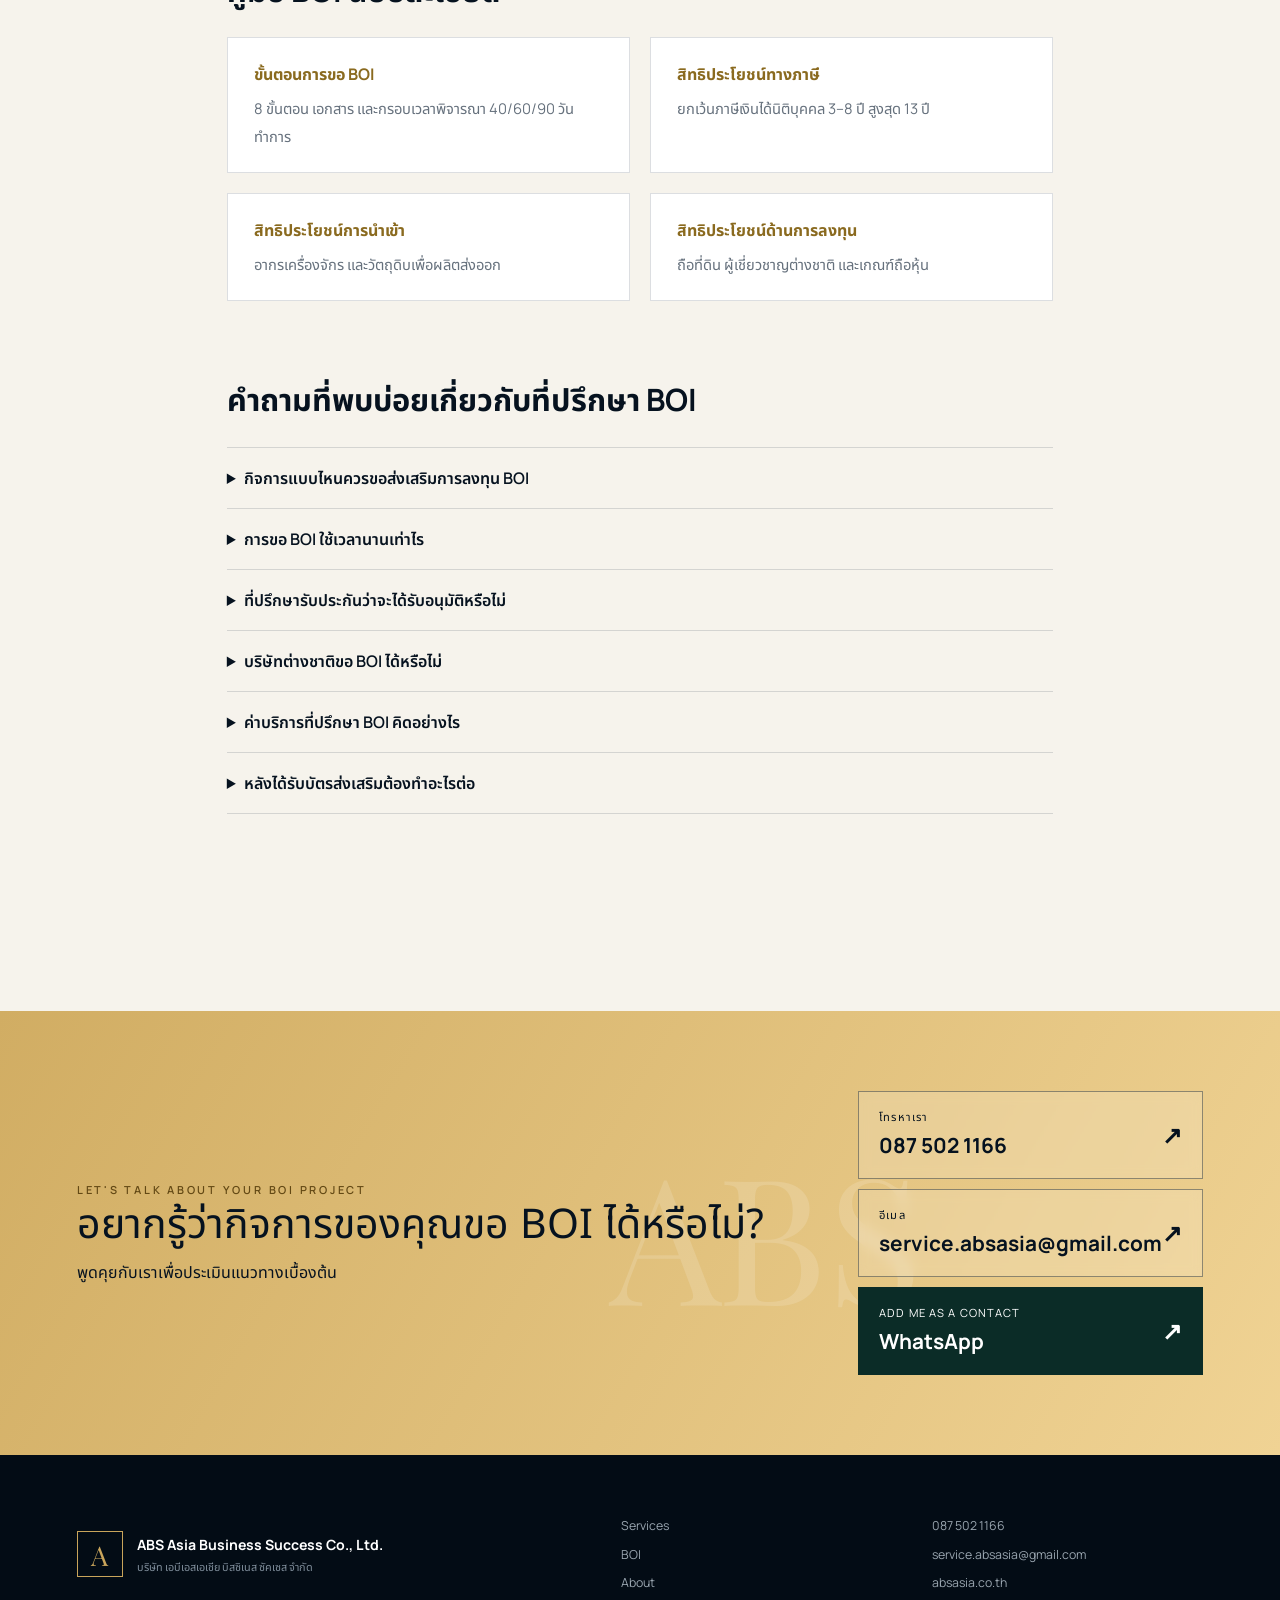
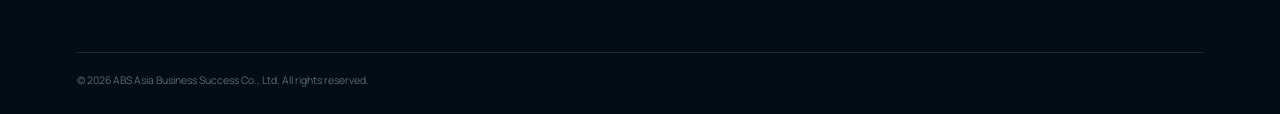
==== commit b13173e7: "Add four detailed BOI guides (TH/EN): application process, tax, import duty, investment incentives C" ====
--- a/boi/index.html
+++ b/boi/index.html
@@ -98,6 +98,16 @@
         <p class="note">รายการที่แน่นอนขึ้นกับประเภทกิจการ เราแจ้งรายการที่ต้องใช้จริงหลังพูดคุยเบื้องต้น</p>
       </section>
 
+      <section id="guides">
+        <h2>คู่มือ BOI ฉบับละเอียด</h2>
+        <div class="boi-hub">
+          <a href="/boi/application-process"><strong>ขั้นตอนการขอ BOI</strong><span>8 ขั้นตอน เอกสาร และกรอบเวลาพิจารณา 40/60/90 วันทำการ</span></a>
+          <a href="/boi/tax-incentives"><strong>สิทธิประโยชน์ทางภาษี</strong><span>ยกเว้นภาษีเงินได้นิติบุคคล 3–8 ปี สูงสุด 13 ปี</span></a>
+          <a href="/boi/import-duty-raw-materials"><strong>สิทธิประโยชน์การนำเข้า</strong><span>อากรเครื่องจักร และวัตถุดิบเพื่อผลิตส่งออก</span></a>
+          <a href="/boi/investment-incentives"><strong>สิทธิประโยชน์ด้านการลงทุน</strong><span>ถือที่ดิน ผู้เชี่ยวชาญต่างชาติ และเกณฑ์ถือหุ้น</span></a>
+        </div>
+      </section>
+
       <section id="faq">
         <h2>คำถามที่พบบ่อยเกี่ยวกับที่ปรึกษา BOI</h2>
         <details><summary>กิจการแบบไหนควรขอส่งเสริมการลงทุน BOI</summary><p>กิจการที่อยู่ในประเภทซึ่ง BOI ประกาศให้การส่งเสริม ซึ่งครอบคลุมทั้งอุตสาหกรรมการผลิตและธุรกิจบริการบางประเภท ควรตรวจสอบประเภทกิจการและเงื่อนไขก่อนยื่นคำขอ</p></details>
--- a/styles.css
+++ b/styles.css
@@ -48,3 +48,18 @@
 @media(max-width:700px){.boi-grid{grid-template-columns:1fr}}
 .service-card .card-link{color:var(--gold);font-weight:600;text-decoration:none}
 .service-card .card-link:hover{text-decoration:underline}
+.boi-table{width:100%;border-collapse:collapse;margin:0 0 16px;background:var(--white)}
+.boi-table th,.boi-table td{text-align:left;padding:14px 18px;border:1px solid var(--line);vertical-align:top}
+.boi-table th{background:var(--ink);color:#fff;font-weight:600}
+.breadcrumb{font-size:.85rem;color:#9fb0c0;margin:0 0 18px}
+.breadcrumb a{color:var(--gold2)}
+.source-note{font-size:.9rem;color:var(--muted)}
+.source-note a{color:var(--gold)}
+.related-links a{display:inline-block;margin:6px 14px 0 0;font-weight:600}
+.boi-article section a{color:#8a6a1f}
+.boi-hub{display:grid;grid-template-columns:repeat(2,minmax(0,1fr));gap:20px;margin:0 0 20px}
+.boi-hub a{display:block;background:var(--white);border:1px solid var(--line);padding:22px 26px;text-decoration:none;color:var(--ink);transition:.2s}
+.boi-hub a:hover{border-color:var(--gold)}
+.boi-hub strong{display:block;margin-bottom:6px}
+.boi-hub span{font-size:.92rem;color:var(--muted)}
+@media(max-width:700px){.boi-hub{grid-template-columns:1fr}.boi-table th,.boi-table td{padding:10px 12px}}
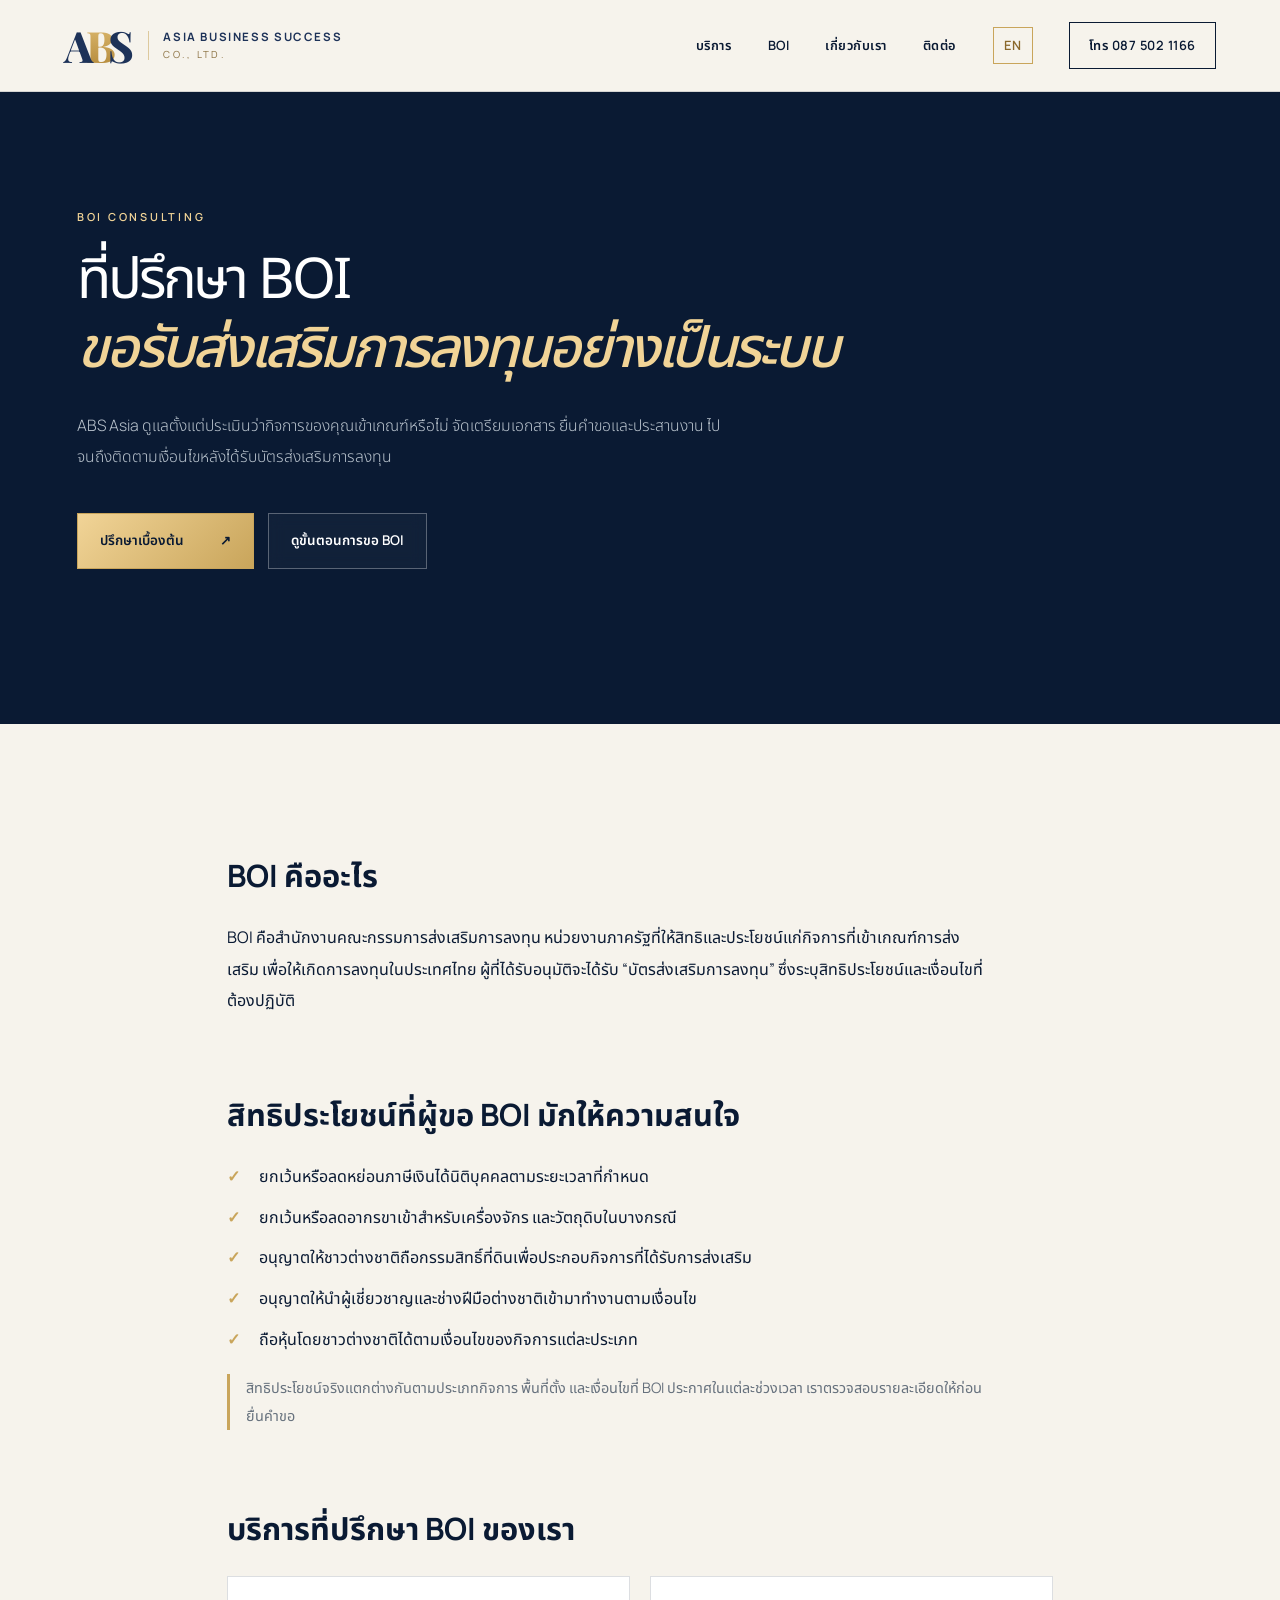
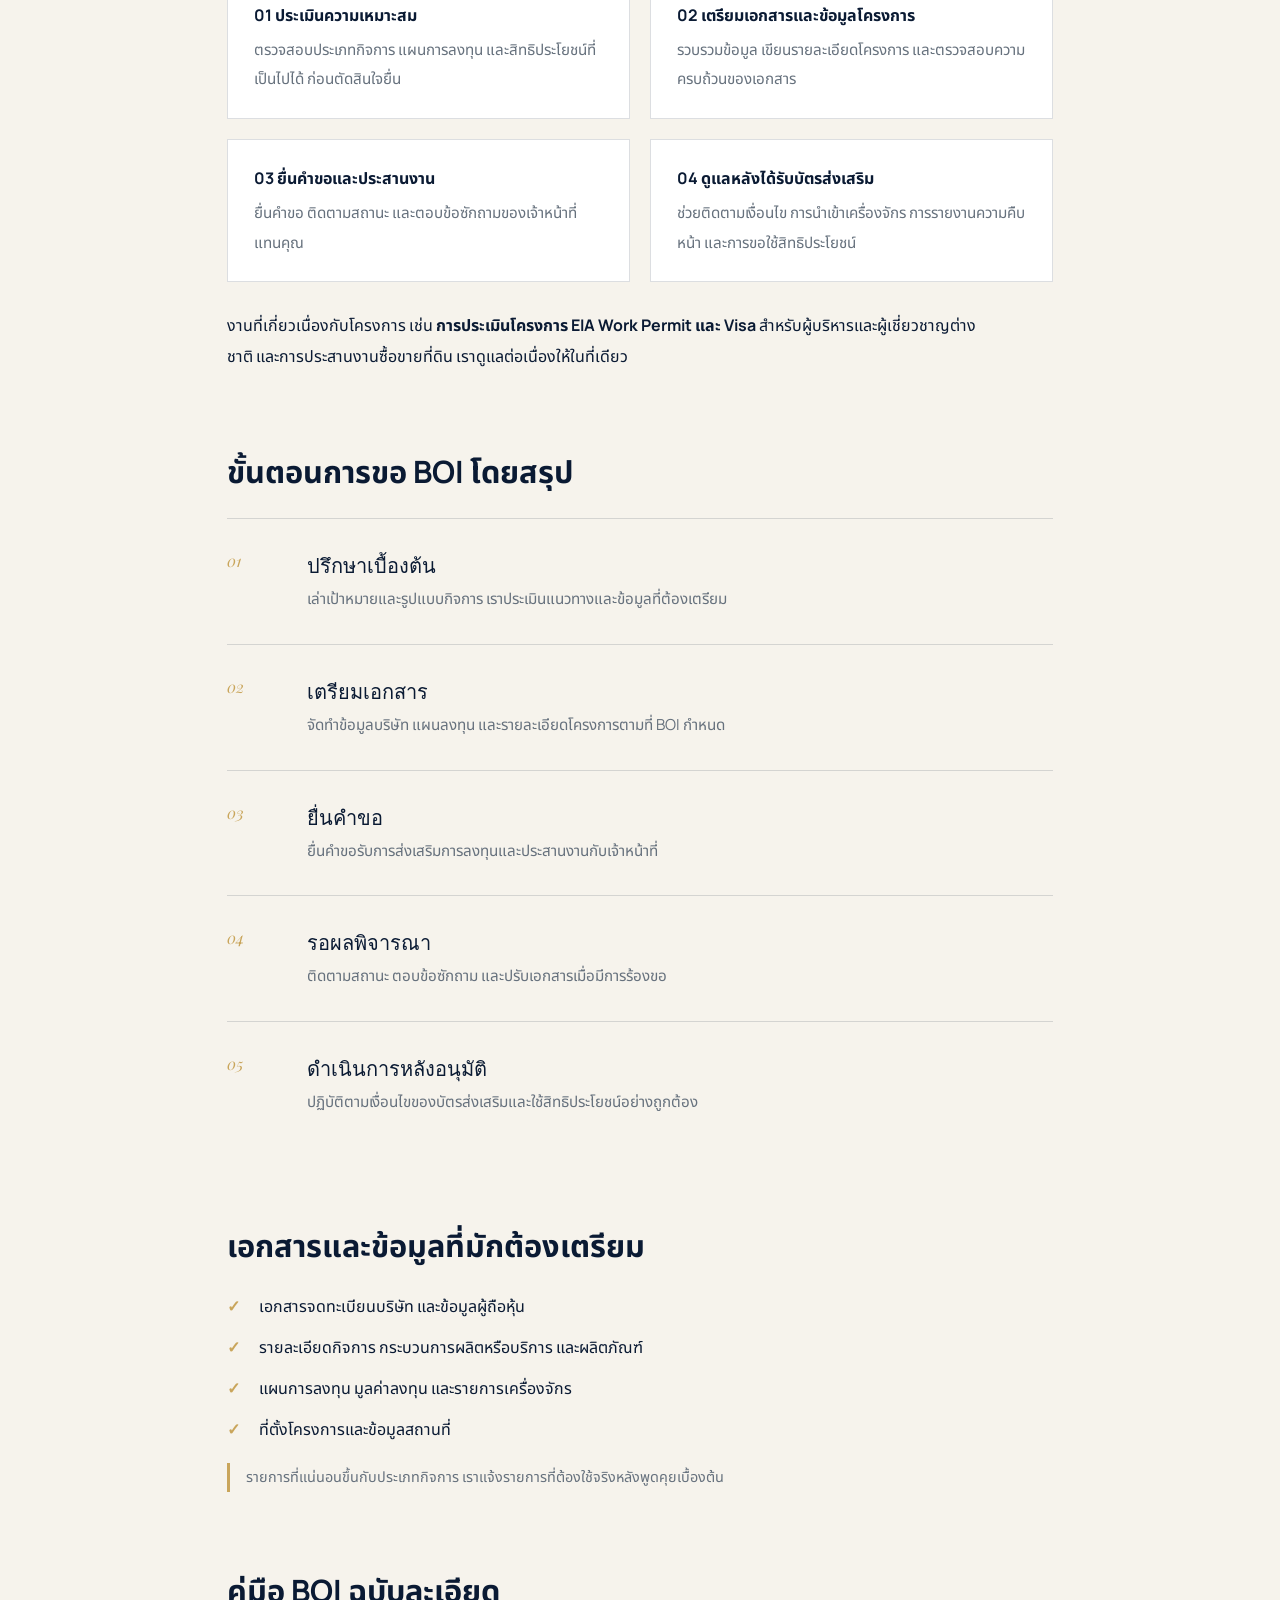
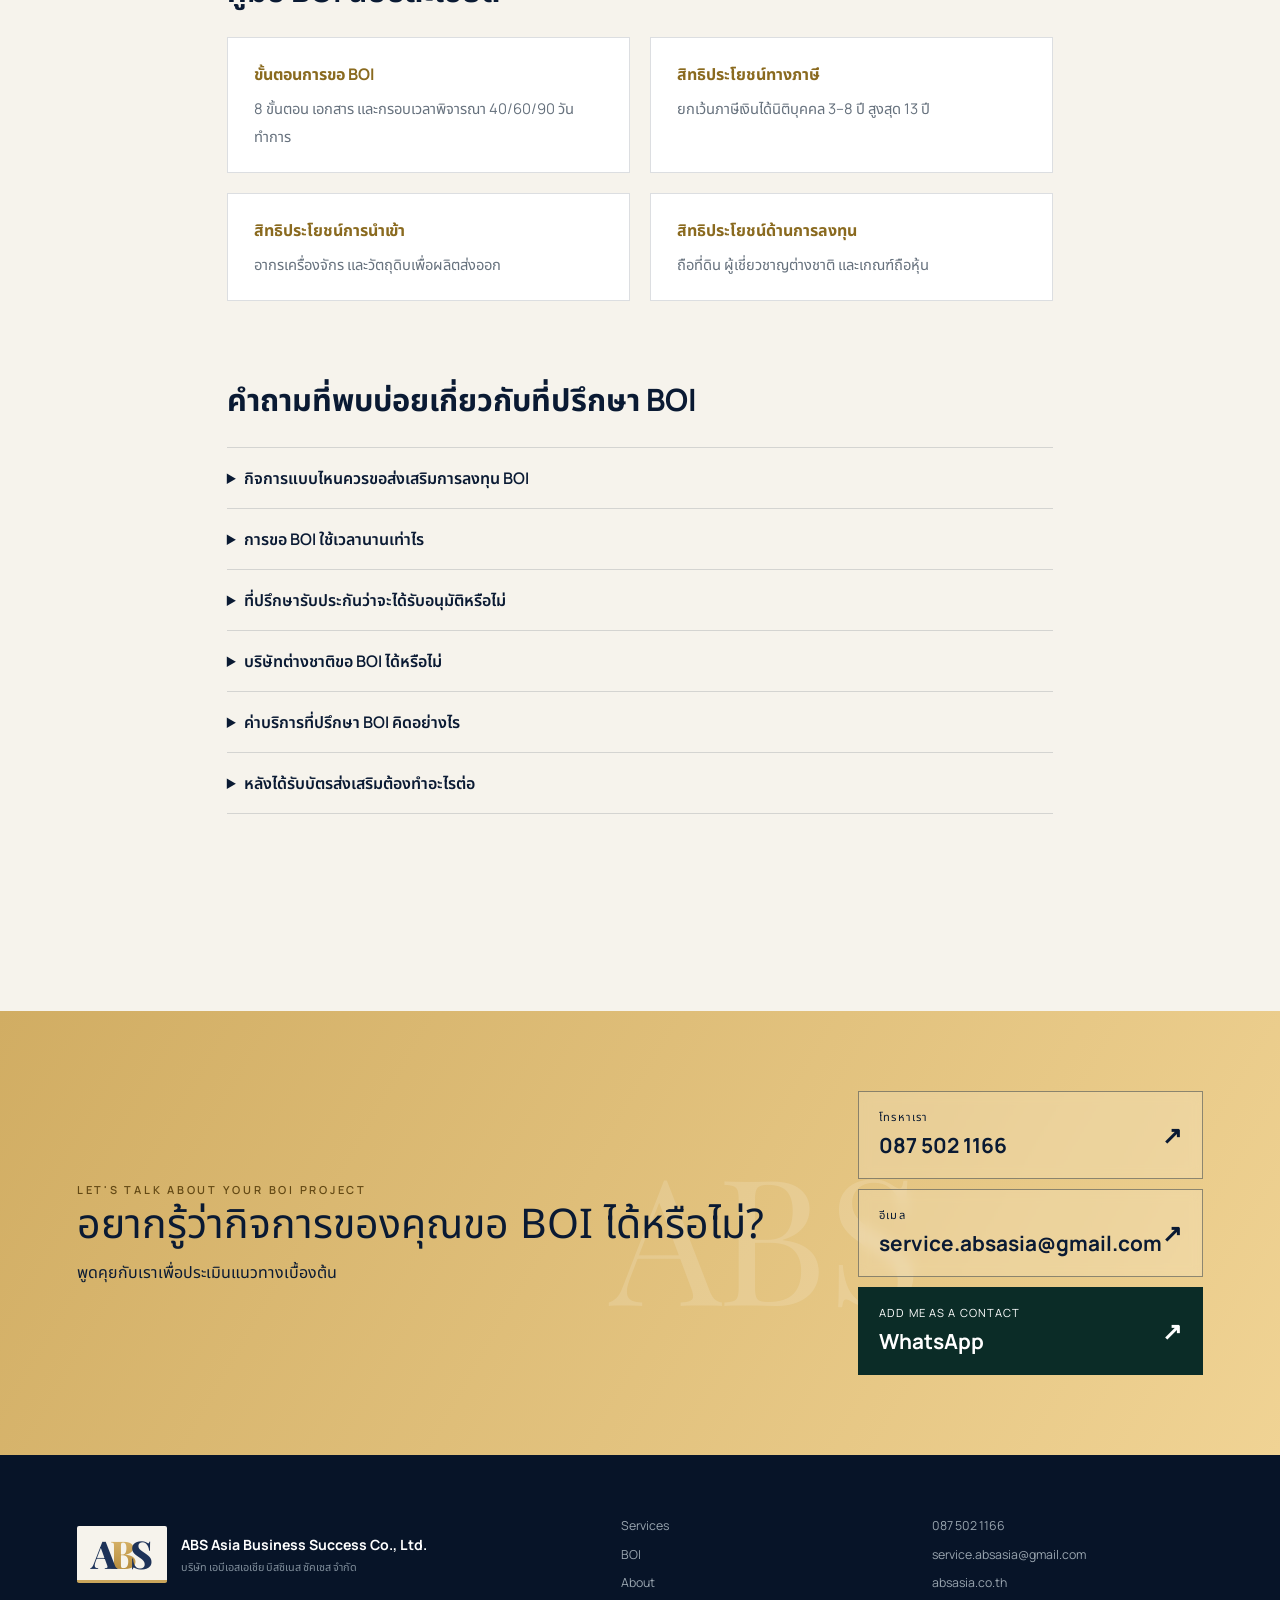
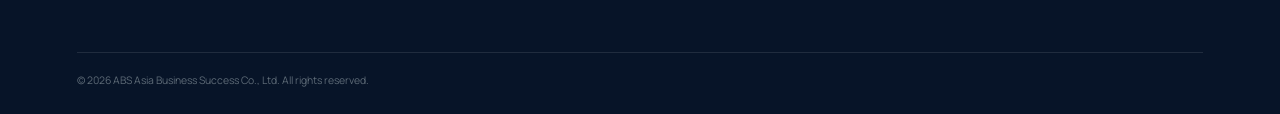
==== commit 02c9615a: "New navy and gold ABS logo, English intro video - Replace the "A" mark with an ABS lettermark (navy " ====
--- a/boi/index.html
+++ b/boi/index.html
@@ -22,8 +22,8 @@
 <body>
   <header class="site-header">
     <a class="brand" href="/" aria-label="ABS Asia homepage">
-      <span class="brand-mark">A</span>
-      <span class="brand-copy"><strong>ABS ASIA</strong><small>BUSINESS SUCCESS</small></span>
+      <span class="abs-logo" aria-hidden="true"><i>A</i><i>B</i><i>S</i></span>
+      <span class="brand-copy"><strong>ASIA BUSINESS SUCCESS</strong><small>CO., LTD.</small></span>
     </a>
     <button class="menu-button" aria-expanded="false" aria-controls="main-nav">เมนู</button>
     <nav id="main-nav" aria-label="เมนูหลัก">
@@ -130,7 +130,7 @@
   </main>
 
   <footer>
-    <div class="footer-brand"><span class="brand-mark">A</span><div><strong>ABS Asia Business Success Co., Ltd.</strong><small>บริษัท เอบีเอสเอเชีย บิสซิเนส ซัคเซส จำกัด</small></div></div>
+    <div class="footer-brand"><span class="abs-logo" aria-hidden="true"><i>A</i><i>B</i><i>S</i></span><div><strong>ABS Asia Business Success Co., Ltd.</strong><small>บริษัท เอบีเอสเอเชีย บิสซิเนส ซัคเซส จำกัด</small></div></div>
     <div class="footer-links"><a href="/#services">Services</a><a href="/boi">BOI</a><a href="/#about">About</a></div>
     <div class="footer-meta"><a href="tel:0875021166">087 502 1166</a><a href="mailto:service.absasia@gmail.com">service.absasia@gmail.com</a><span>absasia.co.th</span></div>
     <p class="copyright">© <span id="year"></span> ABS Asia Business Success Co., Ltd. All rights reserved.</p>
--- a/styles.css
+++ b/styles.css
@@ -1,8 +1,8 @@
-@import url('https://fonts.googleapis.com/css2?family=Manrope:wght@400;500;600;700&family=Noto+Sans+Thai:wght@300;400;500;600;700&family=Playfair+Display:ital,wght@0,500;1,500&display=swap');
-:root{--ink:#06121f;--ink2:#0b1f33;--gold:#c9a55b;--gold2:#f1d497;--ivory:#f6f3ec;--paper:#ede9e0;--white:#fff;--muted:#66717d;--line:rgba(8,26,44,.14)}
-*{box-sizing:border-box}html{scroll-behavior:smooth}body{margin:0;background:var(--ivory);color:var(--ink);font-family:"Manrope","Noto Sans Thai",sans-serif;line-height:1.75}a{color:inherit;text-decoration:none}.site-header{height:92px;padding:0 clamp(24px,5vw,82px);display:flex;align-items:center;justify-content:space-between;background:rgba(246,243,236,.95);backdrop-filter:blur(18px);position:sticky;top:0;z-index:30;border-bottom:1px solid var(--line)}.brand,.footer-brand{display:flex;align-items:center;gap:14px}.brand-mark{width:46px;height:46px;border:1px solid var(--gold);color:var(--gold);display:grid;place-items:center;font-family:"Playfair Display",serif;font-size:1.7rem}.brand-copy{display:flex;flex-direction:column;line-height:1}.brand-copy strong{font-size:1rem;letter-spacing:.18em}.brand-copy small{font-size:.61rem;letter-spacing:.25em;color:#8b7140;margin-top:7px}.site-header nav{display:flex;align-items:center;gap:36px;font-size:.8rem;font-weight:600;letter-spacing:.04em}.site-header nav>a:not(.nav-contact){position:relative}.site-header nav>a:not(.nav-contact):after{content:"";position:absolute;left:0;right:100%;bottom:-9px;height:1px;background:var(--gold);transition:.3s}.site-header nav>a:hover:after{right:0}.nav-contact{border:1px solid var(--ink);padding:11px 19px}.menu-button{display:none}.hero{min-height:790px;position:relative;background:var(--ink);color:white;overflow:hidden}.hero:before{content:"";position:absolute;inset:0;background:linear-gradient(90deg,rgba(3,12,22,.98) 0%,rgba(4,15,26,.87) 32%,rgba(4,15,26,.22) 66%,rgba(4,15,26,.05) 100%),url('assets/abs-asia-luxury-hero.png') 58% center/cover no-repeat}.hero:after{content:"";position:absolute;inset:auto 0 0;height:160px;background:linear-gradient(transparent,var(--ink))}.hero-grid{max-width:1600px;margin:auto;min-height:790px;display:grid;grid-template-columns:1.05fr .95fr;align-items:center;padding:90px clamp(24px,6vw,96px);position:relative;z-index:2}.hero-copy{max-width:720px}.eyebrow{font-size:.69rem;font-weight:600;letter-spacing:.25em;color:#a87d32;margin:0 0 22px}.hero .eyebrow{color:var(--gold2);display:flex;align-items:center;gap:14px}.hero .eyebrow:before{content:"";width:34px;height:1px;background:var(--gold)}h1,h2,h3,p{margin-top:0}h1{font-family:"Noto Sans Thai",sans-serif;font-size:clamp(3.4rem,5.4vw,6.4rem);line-height:1.13;letter-spacing:-.055em;margin-bottom:28px;font-weight:400}h1 span{font-family:"Playfair Display","Noto Sans Thai",serif;color:var(--gold2);font-style:italic;font-weight:500}.lead{max-width:650px;color:#bac4ce;font-size:clamp(.98rem,1.14vw,1.14rem);font-weight:300;line-height:2}.hero-actions{display:flex;gap:14px;margin:40px 0}.button{min-height:56px;padding:15px 22px;font-weight:600;font-size:.84rem;display:inline-flex;align-items:center;justify-content:space-between;gap:36px;border:1px solid rgba(255,255,255,.3);transition:.25s}.button:hover{transform:translateY(-2px)}.button.primary{background:linear-gradient(135deg,var(--gold2),var(--gold));border-color:var(--gold);color:var(--ink)}.button.secondary{color:white;background:rgba(255,255,255,.03);backdrop-filter:blur(8px)}.trust-row{display:flex;gap:30px;color:#8594a3;font-size:.67rem;text-transform:uppercase;letter-spacing:.13em}.trust-row span:before{content:"◇";color:var(--gold);margin-right:8px}.hero-panel{display:none}.section{padding:125px clamp(24px,6vw,96px);max-width:1600px;margin:auto}.section-heading{display:grid;grid-template-columns:.42fr 1.15fr .9fr;gap:5vw;align-items:start;margin-bottom:70px}.section-heading h2,.process h2,.about h2{font-family:"Noto Sans Thai",sans-serif;font-size:clamp(2.35rem,3.35vw,4.2rem);line-height:1.28;letter-spacing:-.045em;font-weight:400;margin:0}.section-heading>p:last-child,.about-copy>p{color:var(--muted);font-weight:300}.service-cards{display:grid;grid-template-columns:1.12fr .88fr .88fr;gap:18px}.service-card{background:#fff;padding:42px 36px;min-height:500px;position:relative;border:1px solid rgba(8,26,44,.08);box-shadow:0 18px 60px rgba(8,26,44,.05);overflow:hidden;transition:.3s}.service-card:hover{transform:translateY(-6px);box-shadow:0 28px 70px rgba(8,26,44,.1)}.service-card:after{content:"";position:absolute;width:150px;height:150px;border:1px solid rgba(201,165,91,.18);border-radius:50%;right:-65px;bottom:-65px}.service-card.featured{background:linear-gradient(145deg,#0c243a,var(--ink));color:white}.service-card.featured:before{content:"BOI";position:absolute;right:-8px;top:115px;font-size:7rem;line-height:1;color:transparent;-webkit-text-stroke:1px rgba(201,165,91,.22);font-weight:700;transform:rotate(90deg)}.card-number{font-family:"Playfair Display",serif;font-style:italic;font-size:1rem;color:#aa813a}.card-icon{float:right;color:#a57d36;font-size:1.5rem}.service-card h3{font-family:"Playfair Display","Noto Sans Thai",serif;font-size:1.8rem;font-weight:500;margin:90px 0 20px}.service-card p{font-size:.88rem;color:var(--muted);font-weight:300}.service-card.featured p{color:#b9c3cc}.service-card ul{padding:22px 0 0;margin:26px 0 0;list-style:none;border-top:1px solid var(--line);font-size:.78rem;position:relative;z-index:2}.service-card.featured ul{border-color:rgba(255,255,255,.14)}.service-card li{margin:10px 0;padding-left:18px;position:relative}.service-card li:before{content:"—";color:var(--gold);position:absolute;left:0}.process{background:var(--ink);color:white;max-width:none;display:grid;grid-template-columns:.85fr 1.15fr;gap:10vw;position:relative}.process:before{content:"";position:absolute;left:0;top:0;width:36%;height:1px;background:var(--gold)}.process-intro{padding-left:max(0px,calc((100vw - 1420px)/2))}.process-intro .eyebrow{color:var(--gold2)}.steps{list-style:none;padding:0;margin:0}.steps li{display:grid;grid-template-columns:56px 1fr;gap:24px;padding:28px 0;border-top:1px solid rgba(255,255,255,.13);transition:.25s}.steps li:hover{padding-left:10px;border-color:var(--gold)}.steps li>span{font-family:"Playfair Display",serif;color:var(--gold);font-size:1rem;font-style:italic}.steps strong{font-family:"Playfair Display",serif;font-size:1.25rem;font-weight:500}.steps p{font-size:.8rem;color:#8797a7;margin:2px 0}.about{display:grid;grid-template-columns:1fr 1fr;gap:9vw;align-items:center}.about-visual{height:520px;background:linear-gradient(145deg,#0b263f,#06121f);position:relative;overflow:hidden;display:flex;align-items:flex-end;padding:46px;box-shadow:22px 22px 0 #dfd8c8}.about-visual:after{content:"";position:absolute;width:320px;height:320px;border:1px solid rgba(201,165,91,.38);border-radius:50%;right:-80px;top:-80px;box-shadow:0 0 0 35px rgba(201,165,91,.04),0 0 0 70px rgba(201,165,91,.03)}.outline-text{font-family:"Playfair Display",serif;font-size:16rem;font-weight:500;line-height:.8;color:transparent;-webkit-text-stroke:1px rgba(201,165,91,.35);position:absolute;top:90px;left:-10px;letter-spacing:-.08em}.quote{position:relative;color:var(--gold2);font-family:"Playfair Display",serif;font-style:italic;font-size:1.7rem;max-width:350px;z-index:2}.about-copy h2{margin-bottom:28px}.values{display:grid;grid-template-columns:repeat(3,1fr);gap:22px;margin-top:45px;padding-top:30px;border-top:1px solid var(--line)}.values div{display:flex;flex-direction:column}.values strong{font-family:"Playfair Display",serif;font-size:1.05rem;color:#95702e}.values span{color:var(--muted);font-size:.72rem}.contact{background:linear-gradient(120deg,#d1ad63,#f0d394);color:var(--ink);padding:80px clamp(24px,6vw,96px);display:flex;align-items:center;justify-content:space-between;gap:40px;position:relative;overflow:hidden}.contact:after{content:"ABS";position:absolute;right:28%;font-family:"Playfair Display",serif;font-size:11rem;color:rgba(255,255,255,.15);line-height:1}.contact>div,.contact-button{position:relative;z-index:2}.contact .eyebrow{color:#634915}.contact h2{font-family:"Noto Sans Thai";font-size:clamp(2.2rem,3.2vw,4rem);font-weight:400;margin-bottom:6px;line-height:1.3}.contact p{margin-bottom:0}.contact-button{min-width:330px;border:1px solid rgba(7,26,46,.42);background:rgba(255,255,255,.17);backdrop-filter:blur(6px);padding:18px 22px;display:grid;grid-template-columns:1fr auto;align-items:center}.contact-button span{font-size:.7rem;letter-spacing:.1em}.contact-button strong{font-size:1.3rem;grid-column:1}.contact-button b{grid-column:2;grid-row:1/3;font-size:1.5rem}footer{background:#030c15;color:white;padding:60px clamp(24px,6vw,96px) 25px;display:grid;grid-template-columns:1.3fr .7fr .7fr;gap:40px}.footer-brand>div{display:flex;flex-direction:column}.footer-brand strong{font-size:.88rem}.footer-brand small{color:#7f8d9a;font-size:.68rem}.footer-links,.footer-meta{display:flex;flex-direction:column;gap:7px;font-size:.77rem;color:#9aa6b0}.copyright{grid-column:1/-1;border-top:1px solid rgba(255,255,255,.1);padding-top:18px;margin:18px 0 0;color:#5e6b77;font-size:.65rem}
-@media(max-width:950px){.site-header{height:74px}.menu-button{display:block;background:none;border:1px solid var(--line);padding:8px 13px}.site-header nav{display:none;position:absolute;top:74px;left:0;right:0;background:var(--ivory);padding:25px;flex-direction:column;align-items:stretch;gap:18px}.site-header nav.open{display:flex}.hero,.hero-grid{min-height:760px}.hero:before{background:linear-gradient(90deg,rgba(3,12,22,.97),rgba(4,15,26,.64)),url('assets/abs-asia-luxury-hero.png') 64% center/cover no-repeat}.hero-grid{grid-template-columns:1fr}.section-heading{grid-template-columns:1fr}.service-cards{grid-template-columns:1fr}.service-card{min-height:0}.process{grid-template-columns:1fr}.about{grid-template-columns:1fr}.contact{align-items:flex-start;flex-direction:column}.contact-button{width:100%}footer{grid-template-columns:1fr 1fr}.footer-brand{grid-column:1/-1}}
-@media(max-width:560px){.brand-copy small{display:none}.hero,.hero-grid{min-height:720px}h1{font-size:3rem}.hero-actions{flex-direction:column}.trust-row{flex-wrap:wrap;gap:8px 15px}.section{padding-top:82px;padding-bottom:82px}.about-visual{height:360px;box-shadow:12px 12px 0 #dfd8c8}.outline-text{font-size:10rem}.values{grid-template-columns:1fr}.contact-button{min-width:0}footer{grid-template-columns:1fr}}
+@import url('https://fonts.googleapis.com/css2?family=Manrope:wght@400;500;600;700&family=Noto+Sans+Thai:wght@300;400;500;600;700&family=Playfair+Display:ital,wght@0,500;0,700;0,800;1,500&display=swap');
+:root{--ink:#0a1a33;--ink2:#12284a;--navy:#1d3258;--gold:#c9a55b;--gold2:#f1d497;--ivory:#f6f3ec;--paper:#ede9e0;--white:#fff;--muted:#66717d;--line:rgba(8,26,44,.14)}
+*{box-sizing:border-box}html{scroll-behavior:smooth}body{margin:0;background:var(--ivory);color:var(--ink);font-family:"Manrope","Noto Sans Thai",sans-serif;line-height:1.75}a{color:inherit;text-decoration:none}.site-header{height:92px;padding:0 clamp(24px,5vw,82px);display:flex;align-items:center;justify-content:space-between;background:rgba(246,243,236,.95);backdrop-filter:blur(18px);position:sticky;top:0;z-index:30;border-bottom:1px solid var(--line)}.brand,.footer-brand{display:flex;align-items:center;gap:14px}.abs-logo{display:inline-flex;align-items:center;font-family:"Playfair Display",Georgia,serif;font-weight:800;font-style:normal;line-height:1;font-size:2.7rem;flex-shrink:0;user-select:none}.abs-logo i{display:block;position:relative;font-style:normal}.abs-logo i:first-child,.abs-logo i:last-child{color:var(--navy);z-index:2}.abs-logo i:nth-child(2){color:var(--gold);background:linear-gradient(180deg,#dcb86e 0%,#b58b3c 100%);-webkit-background-clip:text;background-clip:text;-webkit-text-fill-color:transparent;margin-inline:-.17em;z-index:1}footer .abs-logo{background:var(--ivory);padding:8px 14px;border-bottom:3px solid var(--gold);border-radius:2px;font-size:2.4rem}.brand-copy{display:flex;flex-direction:column;line-height:1;border-left:1px solid rgba(201,165,91,.55);padding-left:14px}.brand-copy strong{font-size:.72rem;letter-spacing:.14em;color:var(--navy)}.brand-copy small{font-size:.61rem;letter-spacing:.25em;color:#8b7140;margin-top:7px}.site-header nav{display:flex;align-items:center;gap:36px;font-size:.8rem;font-weight:600;letter-spacing:.04em}.site-header nav>a:not(.nav-contact){position:relative}.site-header nav>a:not(.nav-contact):after{content:"";position:absolute;left:0;right:100%;bottom:-9px;height:1px;background:var(--gold);transition:.3s}.site-header nav>a:hover:after{right:0}.nav-contact{border:1px solid var(--ink);padding:11px 19px}.menu-button{display:none}.hero{min-height:790px;position:relative;background:var(--ink);color:white;overflow:hidden}.hero:before{content:"";position:absolute;inset:0;background:linear-gradient(90deg,rgba(7,20,42,.98) 0%,rgba(9,24,48,.87) 32%,rgba(9,24,48,.22) 66%,rgba(9,24,48,.05) 100%),url('assets/abs-asia-luxury-hero.png') 58% center/cover no-repeat}.hero:after{content:"";position:absolute;inset:auto 0 0;height:160px;background:linear-gradient(transparent,var(--ink))}.hero-grid{max-width:1600px;margin:auto;min-height:790px;display:grid;grid-template-columns:1.05fr .95fr;align-items:center;padding:90px clamp(24px,6vw,96px);position:relative;z-index:2}.hero-copy{max-width:720px}.eyebrow{font-size:.69rem;font-weight:600;letter-spacing:.25em;color:#a87d32;margin:0 0 22px}.hero .eyebrow{color:var(--gold2);display:flex;align-items:center;gap:14px}.hero .eyebrow:before{content:"";width:34px;height:1px;background:var(--gold)}h1,h2,h3,p{margin-top:0}h1{font-family:"Noto Sans Thai",sans-serif;font-size:clamp(3.4rem,5.4vw,6.4rem);line-height:1.13;letter-spacing:-.055em;margin-bottom:28px;font-weight:400}h1 span{font-family:"Playfair Display","Noto Sans Thai",serif;color:var(--gold2);font-style:italic;font-weight:500}.lead{max-width:650px;color:#bac4ce;font-size:clamp(.98rem,1.14vw,1.14rem);font-weight:300;line-height:2}.hero-actions{display:flex;gap:14px;margin:40px 0}.button{min-height:56px;padding:15px 22px;font-weight:600;font-size:.84rem;display:inline-flex;align-items:center;justify-content:space-between;gap:36px;border:1px solid rgba(255,255,255,.3);transition:.25s}.button:hover{transform:translateY(-2px)}.button.primary{background:linear-gradient(135deg,var(--gold2),var(--gold));border-color:var(--gold);color:var(--ink)}.button.secondary{color:white;background:rgba(255,255,255,.03);backdrop-filter:blur(8px)}.trust-row{display:flex;gap:30px;color:#8594a3;font-size:.67rem;text-transform:uppercase;letter-spacing:.13em}.trust-row span:before{content:"◇";color:var(--gold);margin-right:8px}.hero-panel{display:none}.section{padding:125px clamp(24px,6vw,96px);max-width:1600px;margin:auto}.section-heading{display:grid;grid-template-columns:.42fr 1.15fr .9fr;gap:5vw;align-items:start;margin-bottom:70px}.section-heading h2,.process h2,.about h2{font-family:"Noto Sans Thai",sans-serif;font-size:clamp(2.35rem,3.35vw,4.2rem);line-height:1.28;letter-spacing:-.045em;font-weight:400;margin:0}.section-heading>p:last-child,.about-copy>p{color:var(--muted);font-weight:300}.service-cards{display:grid;grid-template-columns:1.12fr .88fr .88fr;gap:18px}.service-card{background:#fff;padding:42px 36px;min-height:500px;position:relative;border:1px solid rgba(8,26,44,.08);box-shadow:0 18px 60px rgba(8,26,44,.05);overflow:hidden;transition:.3s}.service-card:hover{transform:translateY(-6px);box-shadow:0 28px 70px rgba(8,26,44,.1)}.service-card:after{content:"";position:absolute;width:150px;height:150px;border:1px solid rgba(201,165,91,.18);border-radius:50%;right:-65px;bottom:-65px}.service-card.featured{background:linear-gradient(145deg,#16315c,var(--ink));color:white}.service-card.featured:before{content:"BOI";position:absolute;right:-8px;top:115px;font-size:7rem;line-height:1;color:transparent;-webkit-text-stroke:1px rgba(201,165,91,.22);font-weight:700;transform:rotate(90deg)}.card-number{font-family:"Playfair Display",serif;font-style:italic;font-size:1rem;color:#aa813a}.card-icon{float:right;color:#a57d36;font-size:1.5rem}.service-card h3{font-family:"Playfair Display","Noto Sans Thai",serif;font-size:1.8rem;font-weight:500;margin:90px 0 20px}.service-card p{font-size:.88rem;color:var(--muted);font-weight:300}.service-card.featured p{color:#b9c3cc}.service-card ul{padding:22px 0 0;margin:26px 0 0;list-style:none;border-top:1px solid var(--line);font-size:.78rem;position:relative;z-index:2}.service-card.featured ul{border-color:rgba(255,255,255,.14)}.service-card li{margin:10px 0;padding-left:18px;position:relative}.service-card li:before{content:"—";color:var(--gold);position:absolute;left:0}.process{background:var(--ink);color:white;max-width:none;display:grid;grid-template-columns:.85fr 1.15fr;gap:10vw;position:relative}.process:before{content:"";position:absolute;left:0;top:0;width:36%;height:1px;background:var(--gold)}.process-intro{padding-left:max(0px,calc((100vw - 1420px)/2))}.process-intro .eyebrow{color:var(--gold2)}.steps{list-style:none;padding:0;margin:0}.steps li{display:grid;grid-template-columns:56px 1fr;gap:24px;padding:28px 0;border-top:1px solid rgba(255,255,255,.13);transition:.25s}.steps li:hover{padding-left:10px;border-color:var(--gold)}.steps li>span{font-family:"Playfair Display",serif;color:var(--gold);font-size:1rem;font-style:italic}.steps strong{font-family:"Playfair Display",serif;font-size:1.25rem;font-weight:500}.steps p{font-size:.8rem;color:#8797a7;margin:2px 0}.about{display:grid;grid-template-columns:1fr 1fr;gap:9vw;align-items:center}.about-visual{height:520px;background:linear-gradient(145deg,#142c52,#0a1a33);position:relative;overflow:hidden;display:flex;align-items:flex-end;padding:46px;box-shadow:22px 22px 0 #dfd8c8}.about-visual:after{content:"";position:absolute;width:320px;height:320px;border:1px solid rgba(201,165,91,.38);border-radius:50%;right:-80px;top:-80px;box-shadow:0 0 0 35px rgba(201,165,91,.04),0 0 0 70px rgba(201,165,91,.03)}.outline-text{font-family:"Playfair Display",serif;font-size:16rem;font-weight:500;line-height:.8;color:transparent;-webkit-text-stroke:1px rgba(201,165,91,.35);position:absolute;top:90px;left:-10px;letter-spacing:-.08em}.quote{position:relative;color:var(--gold2);font-family:"Playfair Display",serif;font-style:italic;font-size:1.7rem;max-width:350px;z-index:2}.about-copy h2{margin-bottom:28px}.values{display:grid;grid-template-columns:repeat(3,1fr);gap:22px;margin-top:45px;padding-top:30px;border-top:1px solid var(--line)}.values div{display:flex;flex-direction:column}.values strong{font-family:"Playfair Display",serif;font-size:1.05rem;color:#95702e}.values span{color:var(--muted);font-size:.72rem}.contact{background:linear-gradient(120deg,#d1ad63,#f0d394);color:var(--ink);padding:80px clamp(24px,6vw,96px);display:flex;align-items:center;justify-content:space-between;gap:40px;position:relative;overflow:hidden}.contact:after{content:"ABS";position:absolute;right:28%;font-family:"Playfair Display",serif;font-size:11rem;color:rgba(255,255,255,.15);line-height:1}.contact>div,.contact-button{position:relative;z-index:2}.contact .eyebrow{color:#634915}.contact h2{font-family:"Noto Sans Thai";font-size:clamp(2.2rem,3.2vw,4rem);font-weight:400;margin-bottom:6px;line-height:1.3}.contact p{margin-bottom:0}.contact-button{min-width:330px;border:1px solid rgba(7,26,46,.42);background:rgba(255,255,255,.17);backdrop-filter:blur(6px);padding:18px 22px;display:grid;grid-template-columns:1fr auto;align-items:center}.contact-button span{font-size:.7rem;letter-spacing:.1em}.contact-button strong{font-size:1.3rem;grid-column:1}.contact-button b{grid-column:2;grid-row:1/3;font-size:1.5rem}footer{background:#071428;color:white;padding:60px clamp(24px,6vw,96px) 25px;display:grid;grid-template-columns:1.3fr .7fr .7fr;gap:40px}.footer-brand>div{display:flex;flex-direction:column}.footer-brand strong{font-size:.88rem}.footer-brand small{color:#7f8d9a;font-size:.68rem}.footer-links,.footer-meta{display:flex;flex-direction:column;gap:7px;font-size:.77rem;color:#9aa6b0}.copyright{grid-column:1/-1;border-top:1px solid rgba(255,255,255,.1);padding-top:18px;margin:18px 0 0;color:#5e6b77;font-size:.65rem}
+@media(max-width:950px){.site-header{height:74px}.menu-button{display:block;background:none;border:1px solid var(--line);padding:8px 13px}.site-header nav{display:none;position:absolute;top:74px;left:0;right:0;background:var(--ivory);padding:25px;flex-direction:column;align-items:stretch;gap:18px}.site-header nav.open{display:flex}.hero,.hero-grid{min-height:760px}.hero:before{background:linear-gradient(90deg,rgba(7,20,42,.97),rgba(9,24,48,.64)),url('assets/abs-asia-luxury-hero.png') 64% center/cover no-repeat}.hero-grid{grid-template-columns:1fr}.section-heading{grid-template-columns:1fr}.service-cards{grid-template-columns:1fr}.service-card{min-height:0}.process{grid-template-columns:1fr}.about{grid-template-columns:1fr}.contact{align-items:flex-start;flex-direction:column}.contact-button{width:100%}footer{grid-template-columns:1fr 1fr}.footer-brand{grid-column:1/-1}}
+@media(max-width:560px){.brand-copy small{display:none}.brand-copy strong{font-size:.6rem;letter-spacing:.1em}.abs-logo{font-size:2.3rem}.hero,.hero-grid{min-height:720px}h1{font-size:3rem}.hero-actions{flex-direction:column}.trust-row{flex-wrap:wrap;gap:8px 15px}.section{padding-top:82px;padding-bottom:82px}.about-visual{height:360px;box-shadow:12px 12px 0 #dfd8c8}.outline-text{font-size:10rem}.values{grid-template-columns:1fr}.contact-button{min-width:0}footer{grid-template-columns:1fr}}
 @media(prefers-reduced-motion:reduce){html{scroll-behavior:auto}*{transition:none!important}}
 .contact-actions{position:relative;z-index:2;display:flex;flex-direction:column;gap:10px;min-width:340px}.contact-actions .contact-button{width:100%;min-width:0;padding:15px 20px}.whatsapp-contact{background:#0b2c27;color:#fff;border-color:#0b2c27}.whatsapp-float{position:fixed;right:24px;bottom:24px;z-index:40;background:#20b65a;color:#fff;border:1px solid rgba(255,255,255,.42);box-shadow:0 14px 38px rgba(0,0,0,.24);border-radius:999px;display:flex;align-items:center;gap:9px;padding:12px 17px 12px 12px;font-size:.78rem;font-weight:700;letter-spacing:.03em;transition:.25s}.whatsapp-float:hover{transform:translateY(-3px);background:#159a48}.whatsapp-float svg{width:27px;height:27px;fill:#fff}@media(max-width:950px){.contact-actions{width:100%;min-width:0}}@media(max-width:560px){.whatsapp-float{right:14px;bottom:14px;padding:11px}.whatsapp-float span{display:none}}
 .language-switch{border:1px solid var(--gold);color:#8a682b;padding:6px 10px;letter-spacing:.08em}
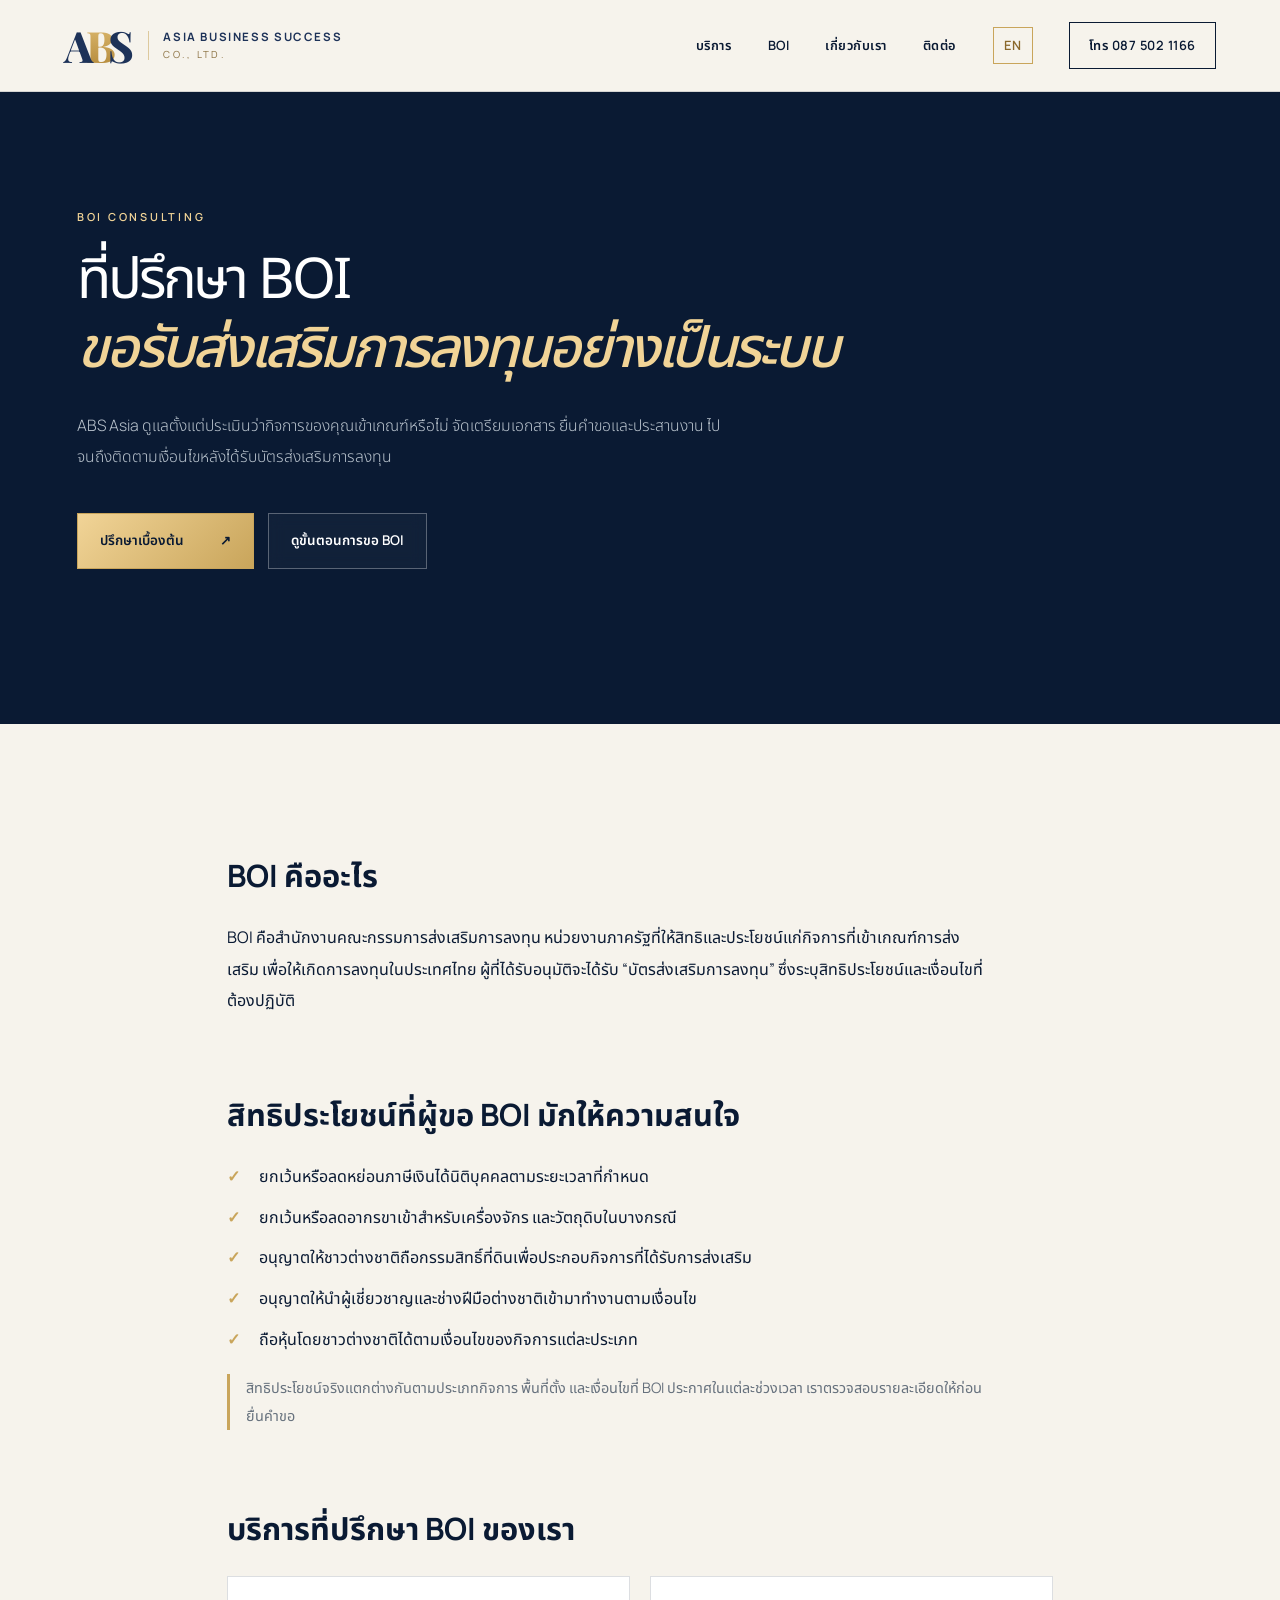
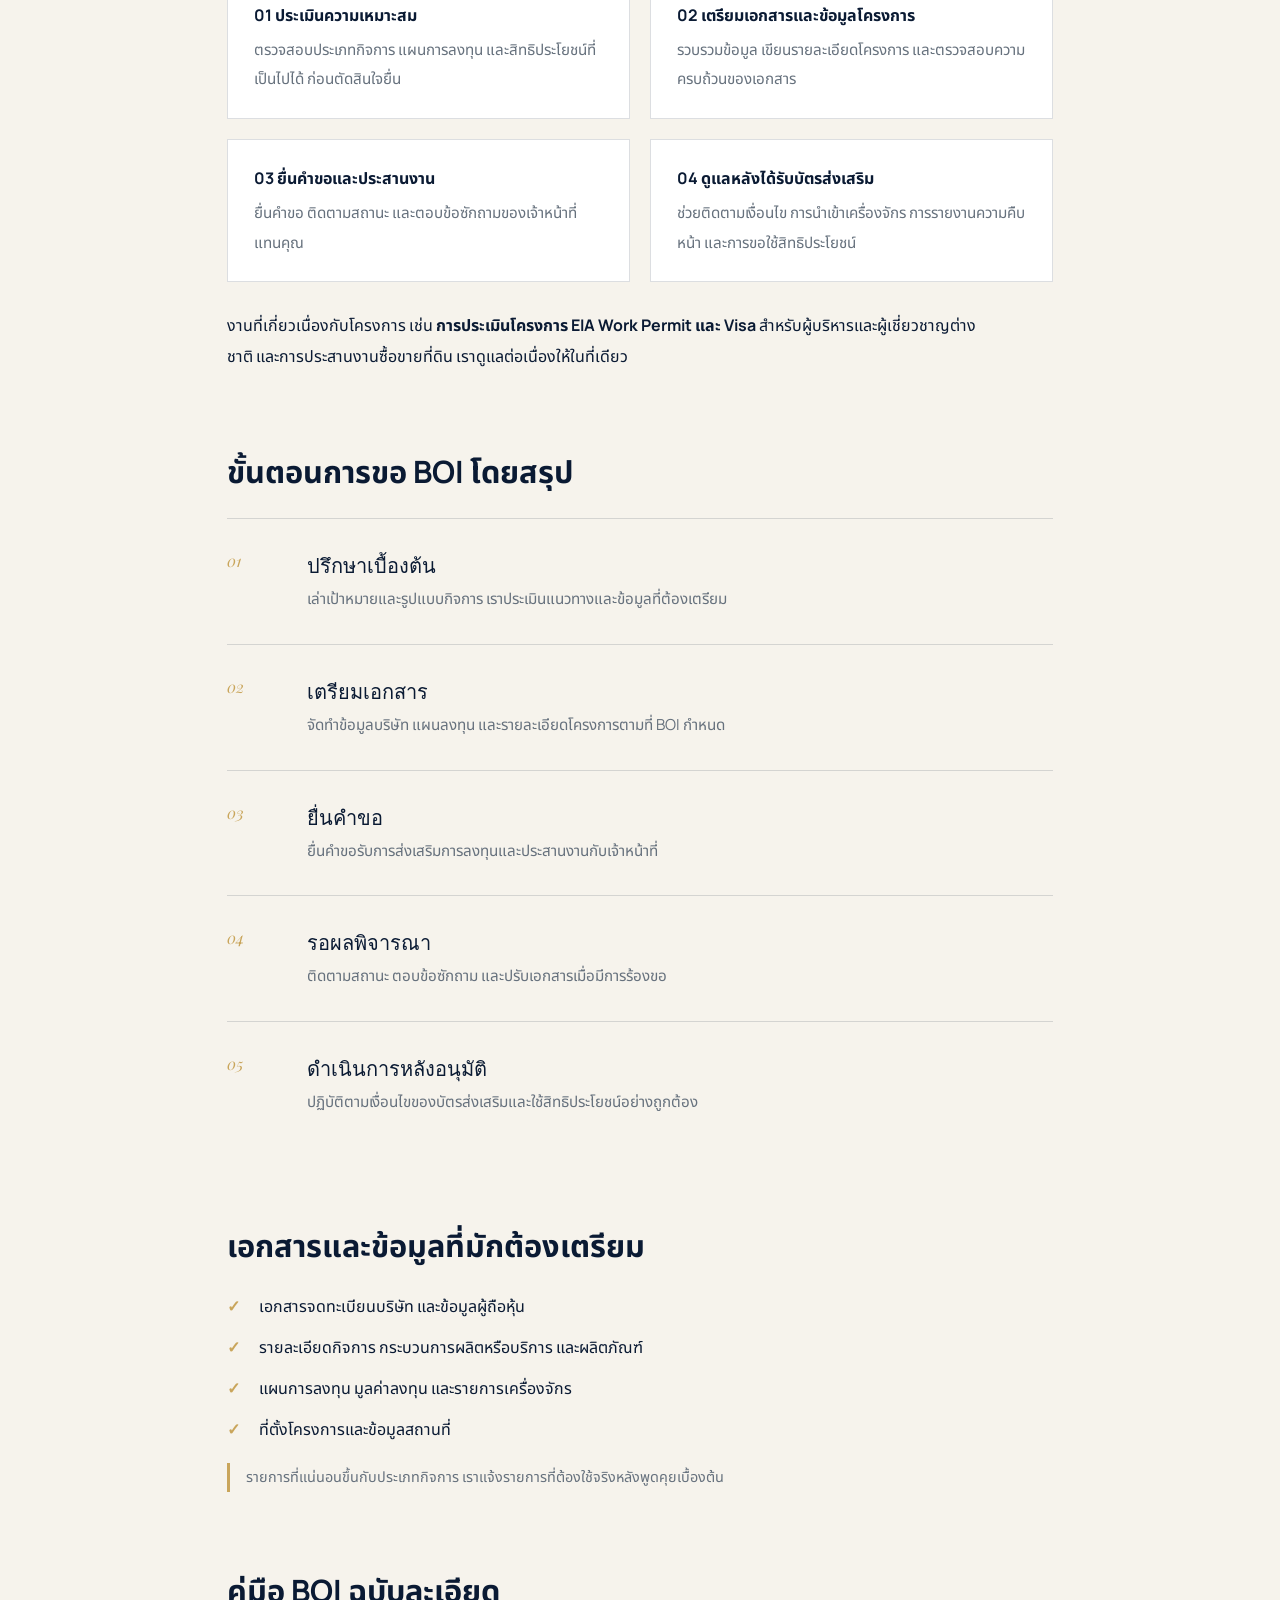
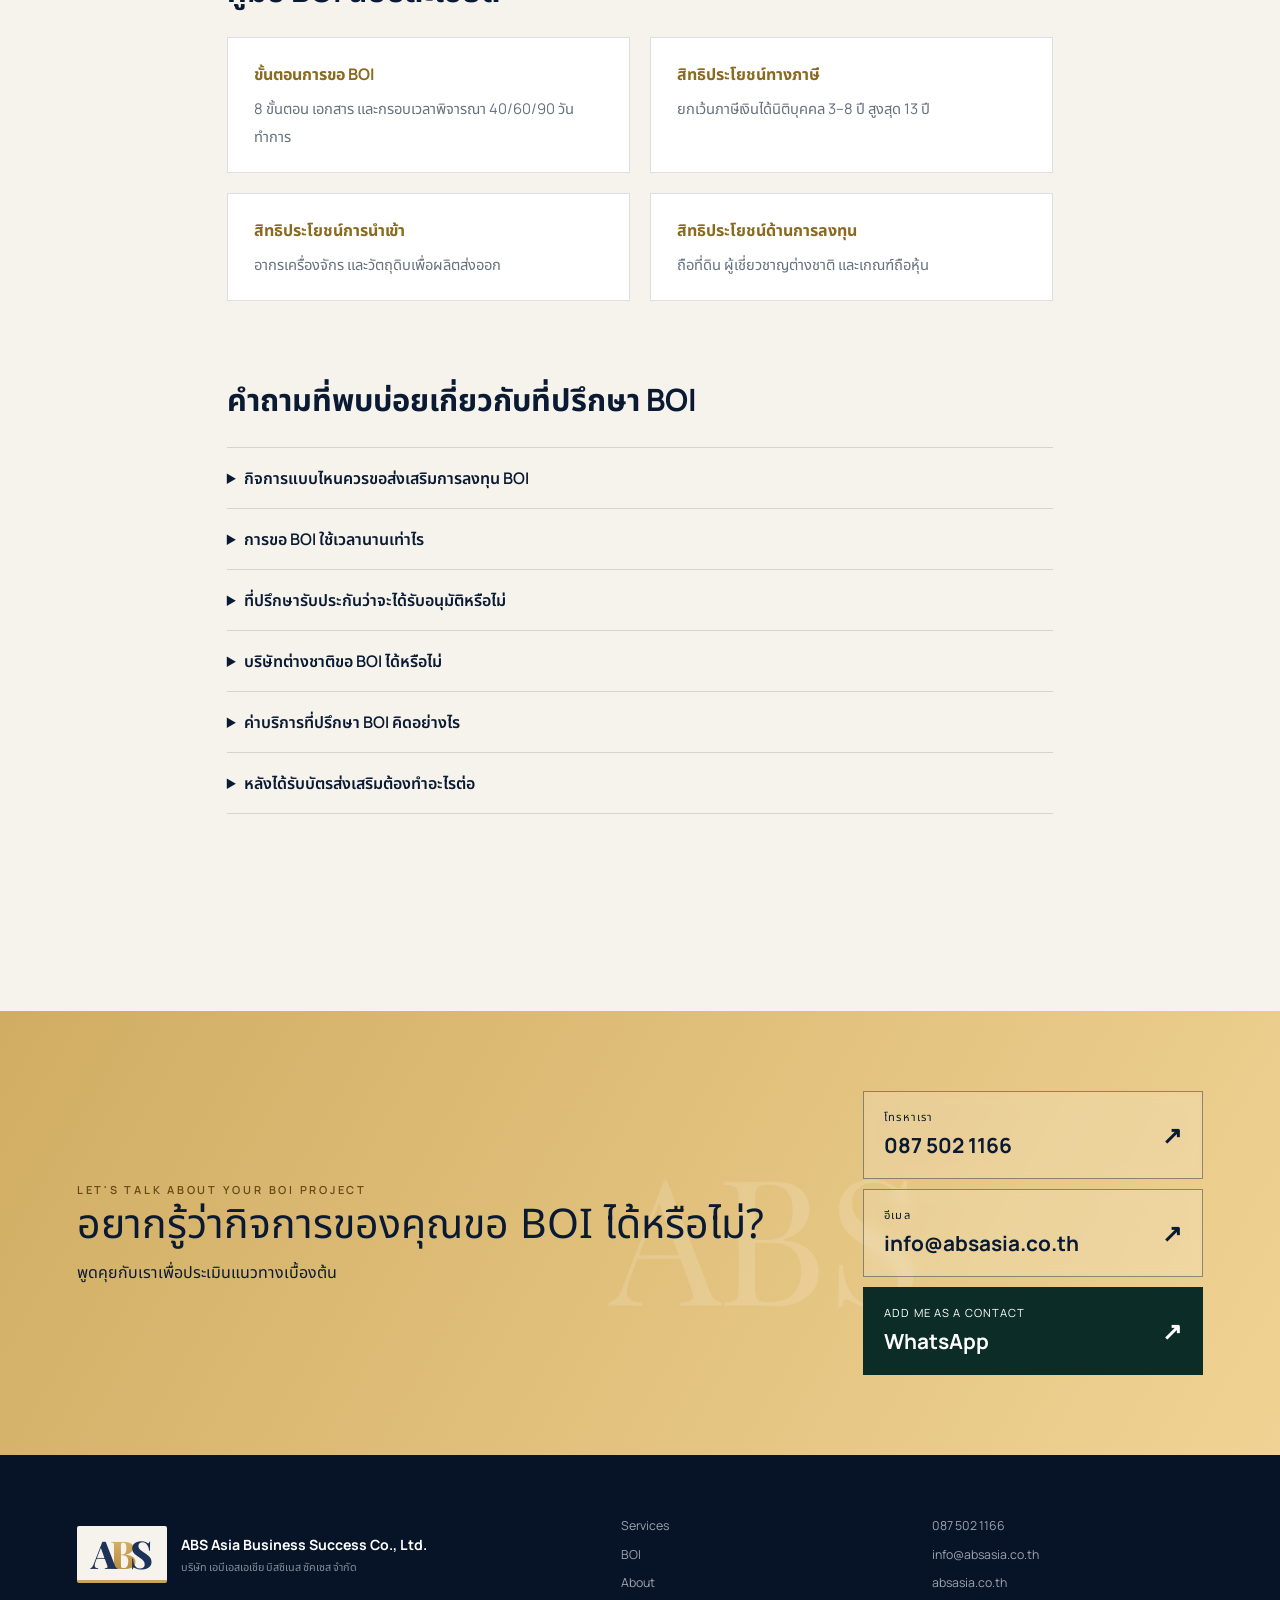
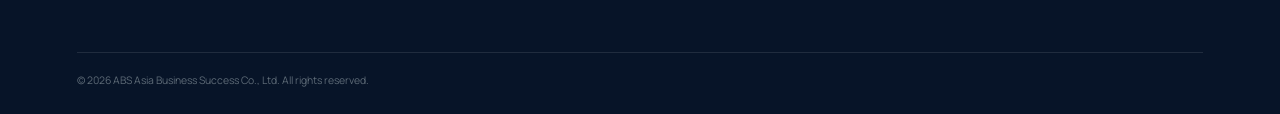
==== commit d6cee7fa: "Use info@absasia.co.th as contact email, add reference projects - Replace service.absasia@gmail.com " ====
--- a/boi/index.html
+++ b/boi/index.html
@@ -16,7 +16,7 @@
   <link href="https://fonts.googleapis.com/css2?family=Manrope:wght@400;500;600;700;800&family=Noto+Sans+Thai:wght@400;500;600;700&display=swap" rel="stylesheet">
   <link rel="stylesheet" href="/styles.css" />
   <link rel="icon" type="image/svg+xml" href="data:image/svg+xml,%3Csvg xmlns='http://www.w3.org/2000/svg' viewBox='0 0 64 64'%3E%3Crect width='64' height='64' rx='14' fill='%23071a2e'/%3E%3Cpath d='M13 43 27 16h10l14 27H39l-2.7-6H26.6L24 43H13Zm17-15-1.7 4h6.3L33 28l-1.5-4L30 28Z' fill='%23e8b958'/%3E%3C/svg%3E" />
-  <script type="application/ld+json">{"@context":"https://schema.org","@type":"Service","name":"ที่ปรึกษา BOI และบริการยื่นขอส่งเสริมการลงทุน","serviceType":"BOI consulting","provider":{"@type":"ProfessionalService","name":"ABS Asia Business Success Co., Ltd.","url":"https://absasia.co.th/","telephone":"+66-87-502-1166","email":"service.absasia@gmail.com"},"areaServed":"Thailand","description":"ให้คำปรึกษาและประสานงานการขอรับส่งเสริมการลงทุนจากสำนักงานคณะกรรมการส่งเสริมการลงทุน (BOI)"}</script>
+  <script type="application/ld+json">{"@context":"https://schema.org","@type":"Service","name":"ที่ปรึกษา BOI และบริการยื่นขอส่งเสริมการลงทุน","serviceType":"BOI consulting","provider":{"@type":"ProfessionalService","name":"ABS Asia Business Success Co., Ltd.","url":"https://absasia.co.th/","telephone":"+66-87-502-1166","email":"info@absasia.co.th"},"areaServed":"Thailand","description":"ให้คำปรึกษาและประสานงานการขอรับส่งเสริมการลงทุนจากสำนักงานคณะกรรมการส่งเสริมการลงทุน (BOI)"}</script>
   <script type="application/ld+json">{"@context":"https://schema.org","@type":"FAQPage","mainEntity":[{"@type":"Question","name":"กิจการแบบไหนควรขอส่งเสริมการลงทุน BOI","acceptedAnswer":{"@type":"Answer","text":"กิจการที่อยู่ในประเภทซึ่ง BOI ประกาศให้การส่งเสริม ซึ่งครอบคลุมทั้งอุตสาหกรรมการผลิตและธุรกิจบริการบางประเภท ควรตรวจสอบประเภทกิจการและเงื่อนไขก่อนยื่นคำขอ"}},{"@type":"Question","name":"การขอ BOI ใช้เวลานานเท่าไร","acceptedAnswer":{"@type":"Answer","text":"ขึ้นกับประเภทกิจการ ความครบถ้วนของเอกสาร และขั้นตอนของหน่วยงาน เราจะแจ้งแนวทางและกรอบเวลาโดยประมาณหลังประเมินเบื้องต้น"}},{"@type":"Question","name":"ที่ปรึกษารับประกันว่าจะได้รับอนุมัติหรือไม่","acceptedAnswer":{"@type":"Answer","text":"ไม่มีที่ปรึกษารายใดรับประกันผลได้ เพราะการพิจารณาอนุมัติเป็นดุลยพินิจของ BOI หน้าที่ของเราคือช่วยให้คำขอครบถ้วน ชัดเจน และตรงตามเงื่อนไข"}},{"@type":"Question","name":"บริษัทต่างชาติขอ BOI ได้หรือไม่","acceptedAnswer":{"@type":"Answer","text":"ได้ตามเงื่อนไขของกิจการแต่ละประเภท และเรามีบริการ Work Permit และ Visa สำหรับผู้บริหารและผู้เชี่ยวชาญต่างชาติที่เชื่อมต่อกับงาน BOI"}},{"@type":"Question","name":"ค่าบริการที่ปรึกษา BOI คิดอย่างไร","acceptedAnswer":{"@type":"Answer","text":"ขึ้นกับขอบเขตงานและประเภทกิจการ เราประเมินและแจ้งค่าบริการหลังพูดคุยรายละเอียดเบื้องต้น โดยไม่มีอัตราตายตัว"}},{"@type":"Question","name":"หลังได้รับบัตรส่งเสริมต้องทำอะไรต่อ","acceptedAnswer":{"@type":"Answer","text":"ต้องปฏิบัติตามเงื่อนไขที่ได้รับอนุมัติ เช่น การนำเข้าเครื่องจักรตามขั้นตอน การรายงานความคืบหน้าโครงการ และการยื่นขอใช้สิทธิประโยชน์ เราช่วยติดตามและประสานงานในส่วนนี้ได้"}}]}</script>
 </head>
 <body>
@@ -123,7 +123,7 @@
       <div><p class="eyebrow">LET'S TALK ABOUT YOUR BOI PROJECT</p><h2>อยากรู้ว่ากิจการของคุณขอ BOI ได้หรือไม่?</h2><p>พูดคุยกับเราเพื่อประเมินแนวทางเบื้องต้น</p></div>
       <div class="contact-actions">
         <a class="contact-button" href="tel:0875021166"><span>โทรหาเรา</span><strong>087 502 1166</strong><b>↗</b></a>
-        <a class="contact-button" href="mailto:service.absasia@gmail.com"><span>อีเมล</span><strong>service.absasia@gmail.com</strong><b>↗</b></a>
+        <a class="contact-button" href="mailto:info@absasia.co.th"><span>อีเมล</span><strong>info@absasia.co.th</strong><b>↗</b></a>
         <a class="contact-button whatsapp-contact" href="https://wa.me/qr/I7UVEJA5YPVPB1" target="_blank" rel="noopener noreferrer"><span>ADD ME AS A CONTACT</span><strong>WhatsApp</strong><b>↗</b></a>
       </div>
     </section>
@@ -132,7 +132,7 @@
   <footer>
     <div class="footer-brand"><span class="abs-logo" aria-hidden="true"><i>A</i><i>B</i><i>S</i></span><div><strong>ABS Asia Business Success Co., Ltd.</strong><small>บริษัท เอบีเอสเอเชีย บิสซิเนส ซัคเซส จำกัด</small></div></div>
     <div class="footer-links"><a href="/#services">Services</a><a href="/boi">BOI</a><a href="/#about">About</a></div>
-    <div class="footer-meta"><a href="tel:0875021166">087 502 1166</a><a href="mailto:service.absasia@gmail.com">service.absasia@gmail.com</a><span>absasia.co.th</span></div>
+    <div class="footer-meta"><a href="tel:0875021166">087 502 1166</a><a href="mailto:info@absasia.co.th">info@absasia.co.th</a><span>absasia.co.th</span></div>
     <p class="copyright">© <span id="year"></span> ABS Asia Business Success Co., Ltd. All rights reserved.</p>
   </footer>
   <script src="/script.js"></script>
--- a/styles.css
+++ b/styles.css
@@ -63,3 +63,9 @@
 .boi-hub strong{display:block;margin-bottom:6px}
 .boi-hub span{font-size:.92rem;color:var(--muted)}
 @media(max-width:700px){.boi-hub{grid-template-columns:1fr}.boi-table th,.boi-table td{padding:10px 12px}}
+
+.references h2{font-family:"Noto Sans Thai","Manrope",sans-serif;font-size:clamp(2rem,3vw,3rem);font-weight:400;line-height:1.3;letter-spacing:-.03em;margin:0 0 40px}
+.reference-list{list-style:none;margin:0;padding:0;display:grid;grid-template-columns:repeat(2,minmax(0,1fr));gap:0 48px;border-top:1px solid var(--line)}
+.reference-list li{display:flex;gap:20px;align-items:baseline;padding:22px 0;border-bottom:1px solid var(--line);font-weight:600;letter-spacing:.04em;text-transform:uppercase;font-size:.9rem;color:var(--navy);overflow-wrap:anywhere}
+.reference-list li span{font-family:"Playfair Display",serif;font-style:italic;font-weight:500;color:#aa813a;letter-spacing:0}
+@media(max-width:700px){.reference-list{grid-template-columns:1fr}}
